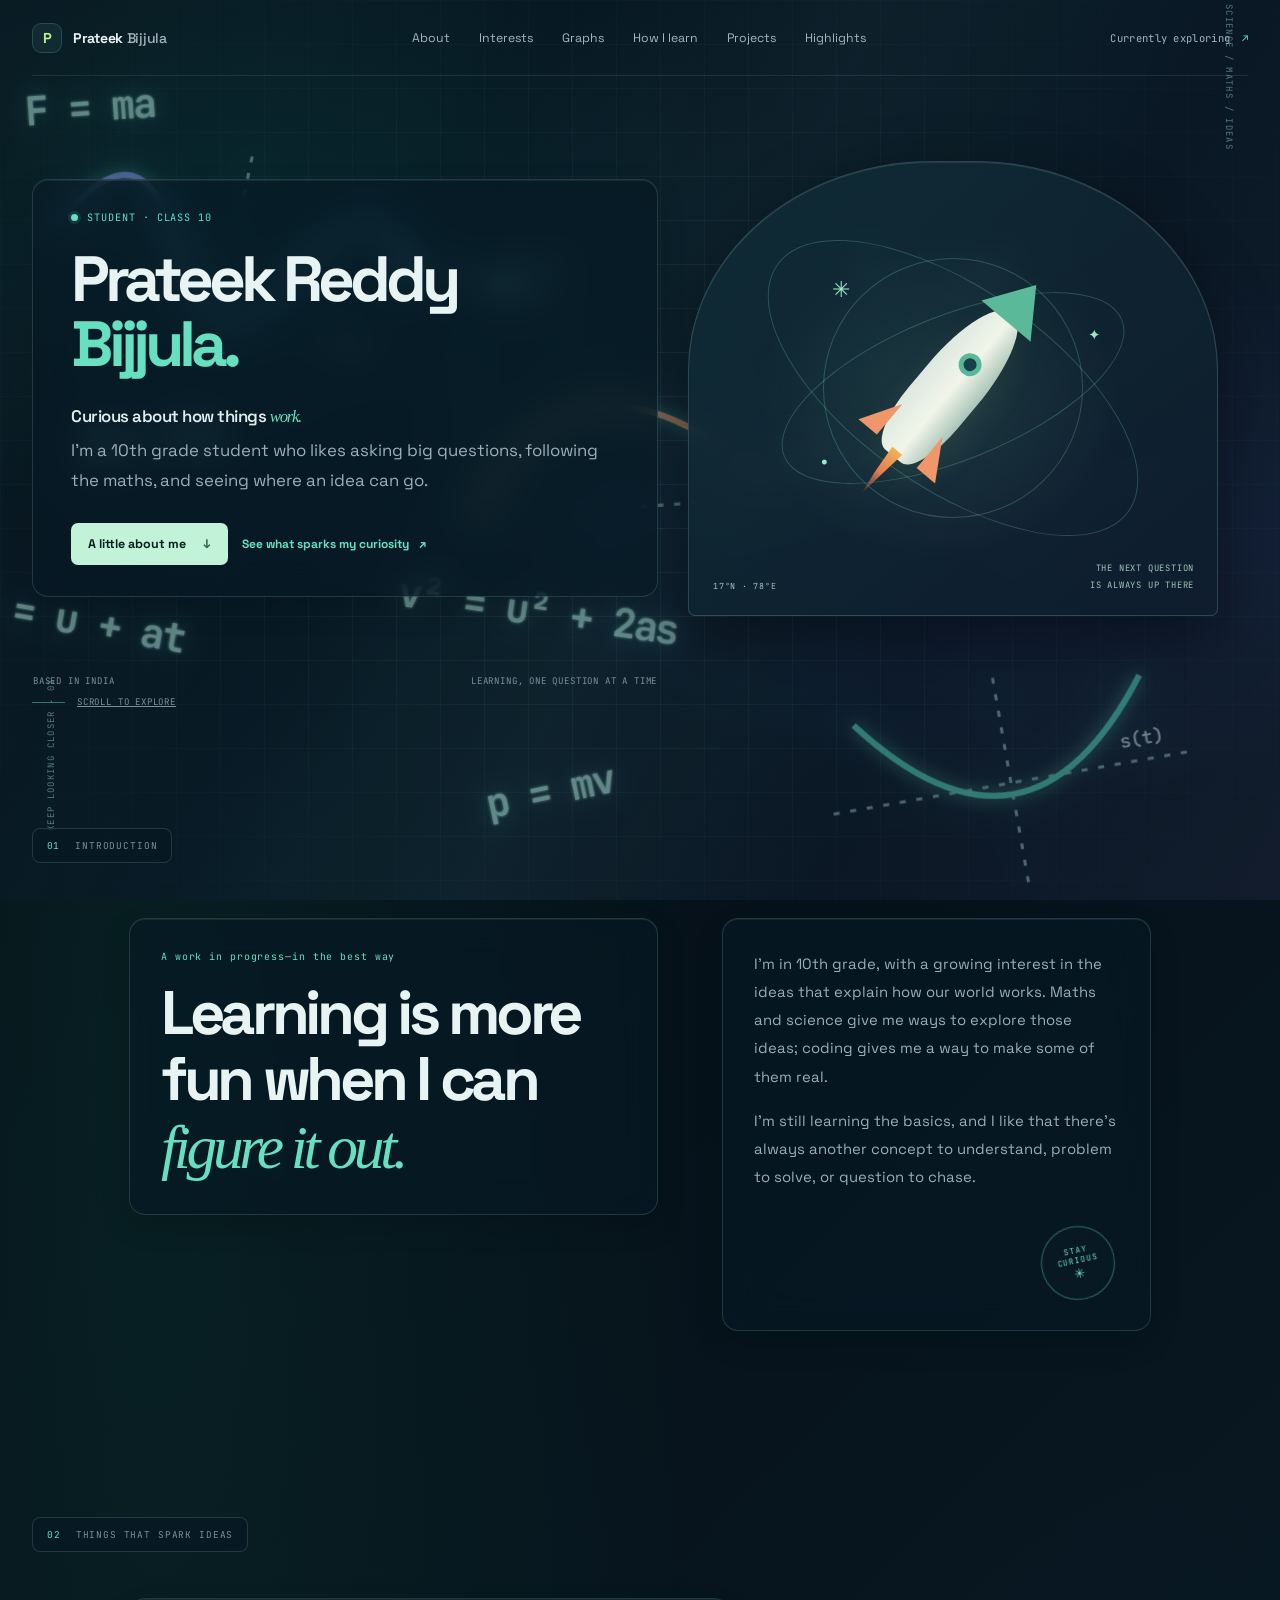
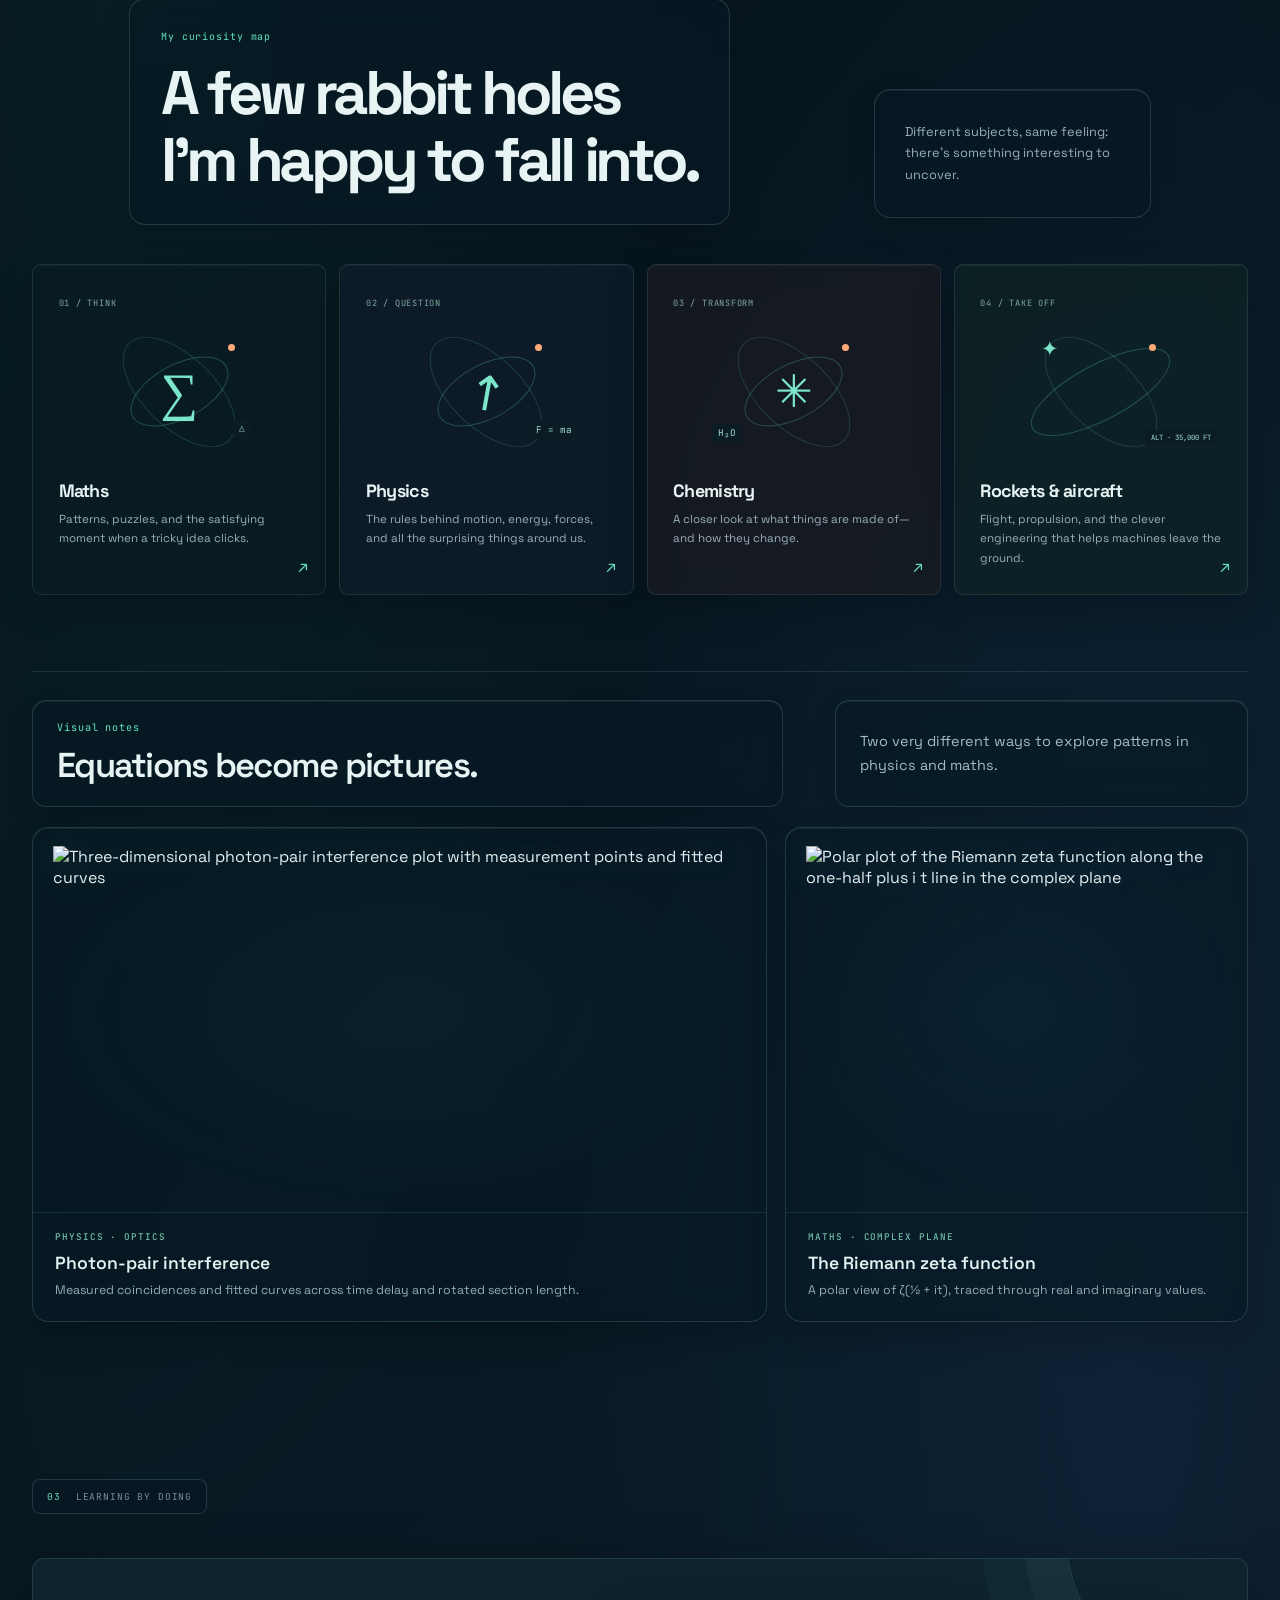
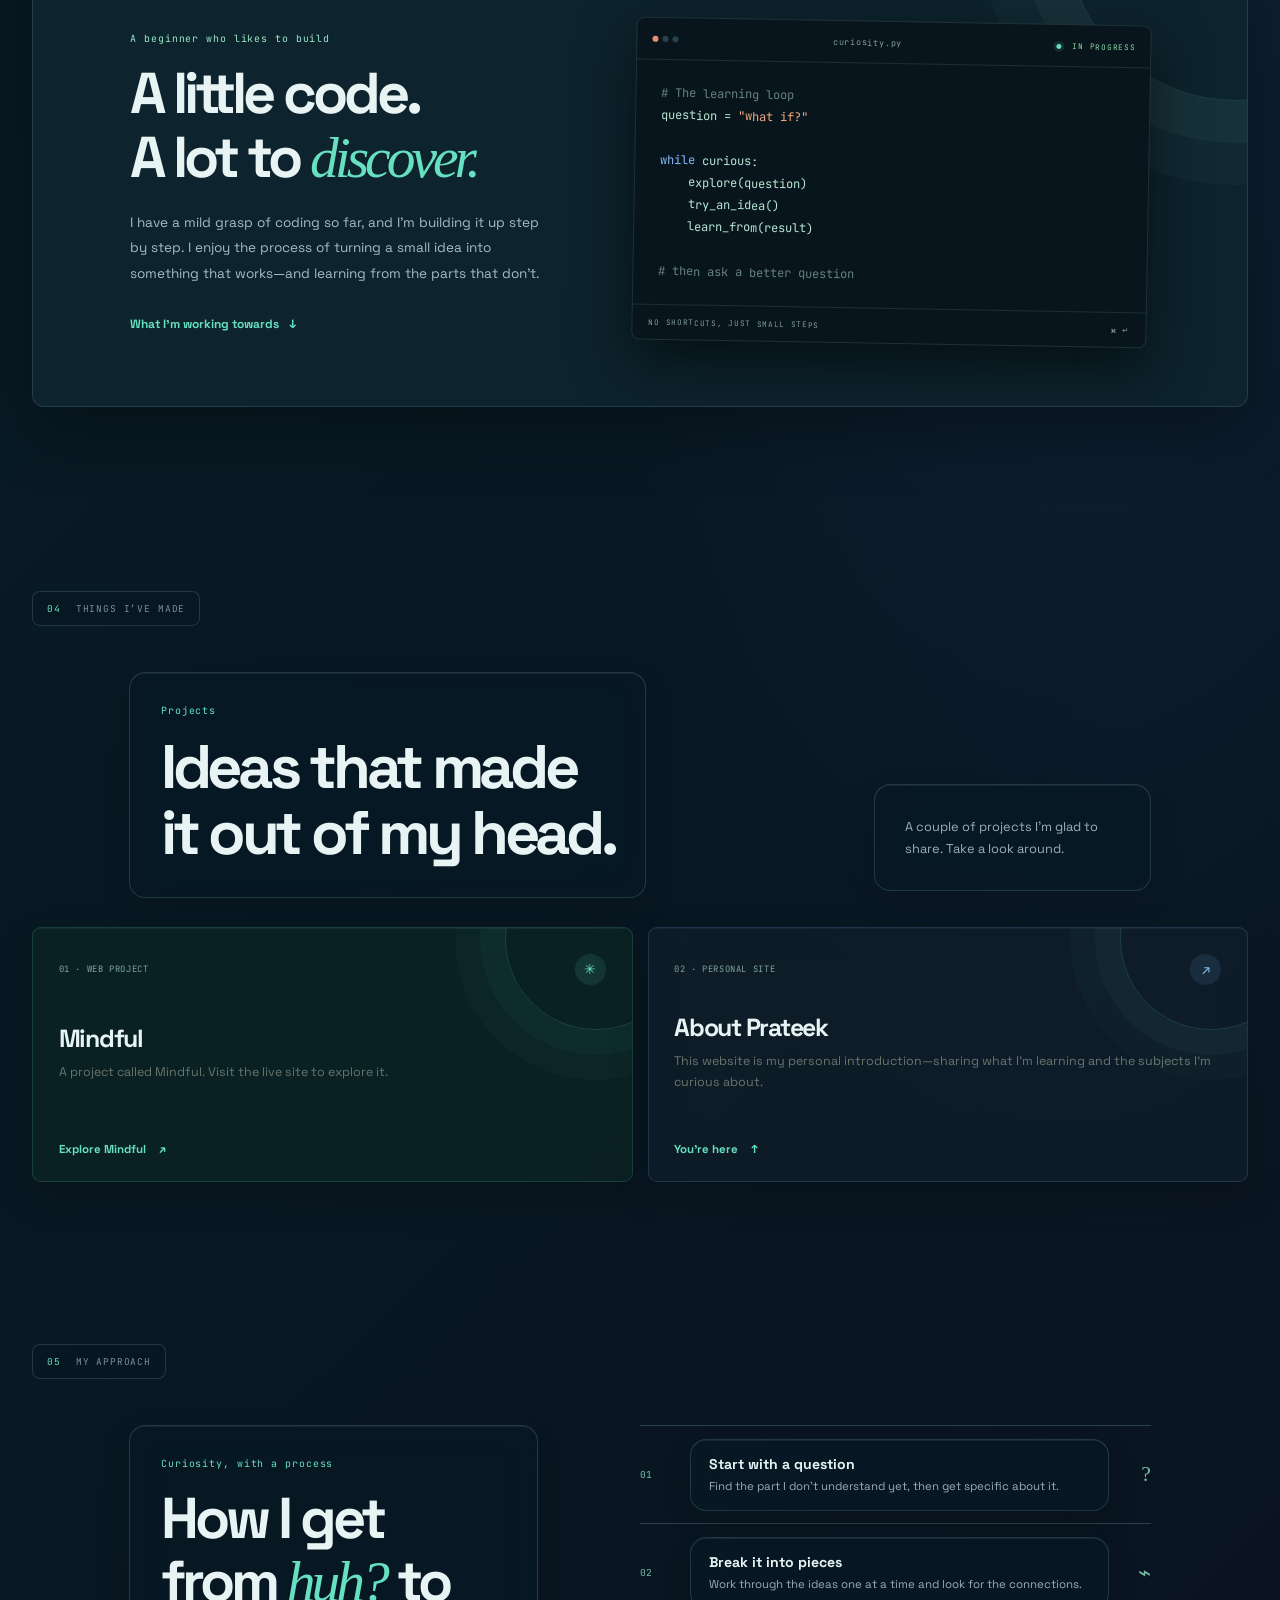
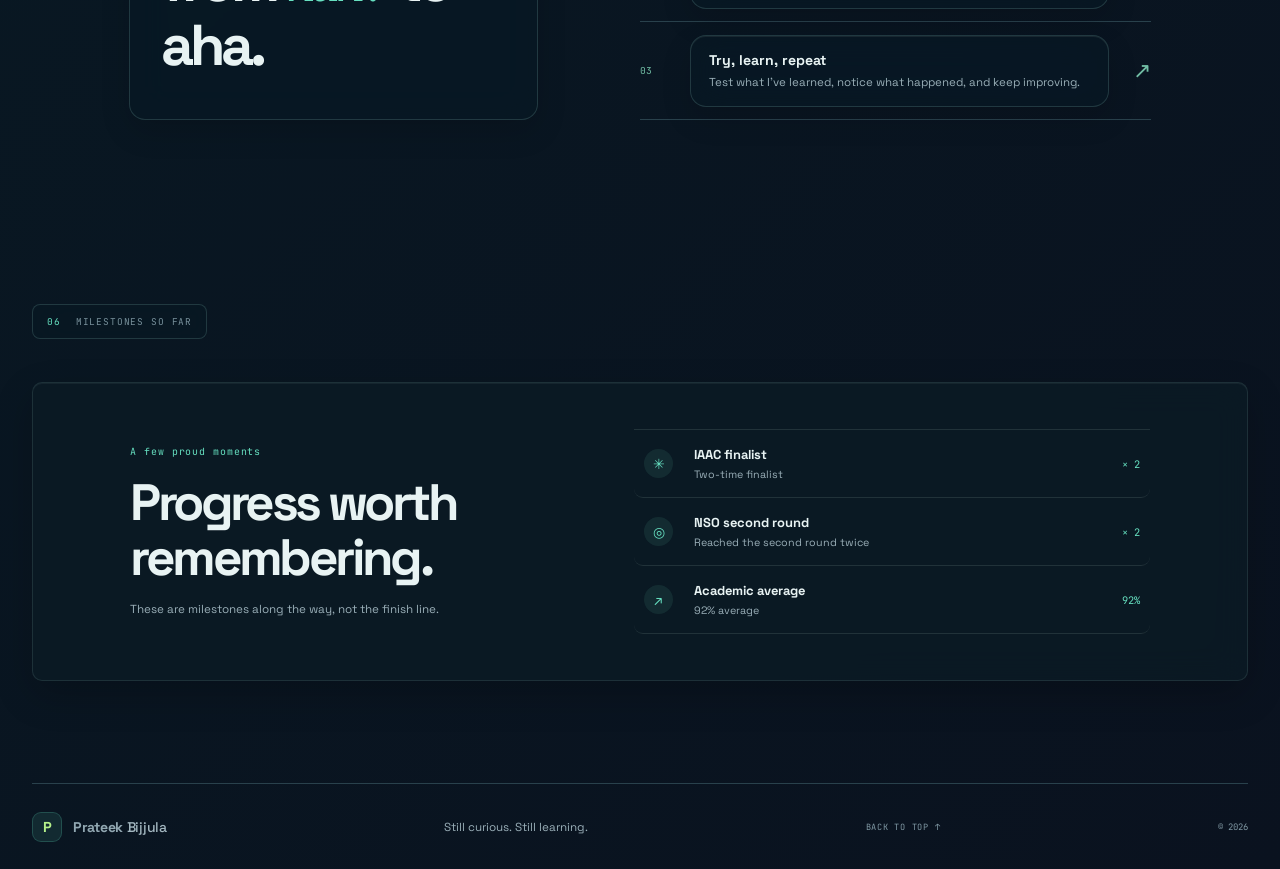
==== index.html @ 34ca811d "Add files via upload" ====
<!DOCTYPE html>
<html lang="en">
  <head>
    <meta charset="UTF-8" />
    <meta name="viewport" content="width=device-width, initial-scale=1.0" />
    <meta name="theme-color" content="#07131d" />
    <meta name="description" content="Meet Prateek Reddy Bijjula, a 10th grade student curious about maths, science, coding, rockets and aircraft." />
    <title>About Prateek | Student, maker &amp; curious mind</title>
    <link rel="preconnect" href="https://fonts.googleapis.com" />
    <link rel="preconnect" href="https://fonts.gstatic.com" crossorigin />
    <link href="https://fonts.googleapis.com/css2?family=JetBrains+Mono:wght@400;500;600;700&family=Space+Grotesk:wght@400;500;600;700&display=swap" rel="stylesheet" />
    <link rel="stylesheet" href="style.css" />
    <link rel="stylesheet" href="theme.css" />
  </head>
  <body>
    <div class="equation-wall" aria-hidden="true">
      <span class="wall-formula formula-one">F = ma</span>
      <span class="wall-formula formula-two">E = mc²</span>
      <span class="wall-formula formula-three">s = ut + ½at²</span>
      <span class="wall-formula formula-four">v = u + at</span>
      <span class="wall-formula formula-five">p = mv</span>
      <span class="wall-formula formula-six">PV = nRT</span>
      <span class="wall-formula formula-seven">W = Fs</span>
      <span class="wall-formula formula-eight">v² = u² + 2as</span>
      <svg class="wall-graph graph-one" viewBox="0 0 260 160"><path class="graph-axis" d="M12 80H248 M130 10V150"/><path class="graph-curve curve-parabola" d="M35 25 Q130 150 225 25"/><text x="205" y="70">s(t)</text></svg>
      <svg class="wall-graph graph-two" viewBox="0 0 260 160"><path class="graph-axis" d="M12 80H248 M130 10V150"/><path class="graph-curve curve-sine" d="M15 80 C42 25 68 25 95 80 S148 135 175 80 S228 25 245 60"/><text x="203" y="122">v(t)</text></svg>
      <svg class="wall-graph graph-three" viewBox="0 0 260 160"><path class="graph-axis" d="M12 130H248 M35 10V150"/><path class="graph-curve curve-flight" d="M35 128 Q115 -2 235 128"/><text x="199" y="115">projectile path</text></svg>
      <span class="wall-coordinate coordinate-one">SCIENCE / MATHS / IDEAS</span>
      <span class="wall-coordinate coordinate-two">KEEP LOOKING CLOSER · 01</span>
    </div>
    <header class="topbar">
      <a class="brand" href="#home" aria-label="Prateek, home"><span class="brand-mark">P</span><span>Prateek <span class="brand-last">Bijjula</span></span></a>
      <nav class="nav" aria-label="Main navigation">
        <a href="#about">About</a><a href="#curiosity">Interests</a><a href="#graphs">Graphs</a><a href="#learning">How I learn</a><a href="#projects">Projects</a><a href="#highlights">Highlights</a>
      </nav>
      <a class="nav-note" href="#curiosity">Currently exploring <span>↗</span></a>
    </header>

    <main id="home">
      <section class="hero" aria-labelledby="hero-title">
        <div class="hero-copy">
          <p class="eyebrow"><span class="status-dot"></span> STUDENT · CLASS 10</p>
          <h1 id="hero-title">Prateek Reddy<br /><span class="name-last">Bijjula.</span></h1>
          <p class="hero-intro"><span class="hero-mantra">Curious about how things <span class="accent-word">work.</span></span><br />I’m a 10th grade student who likes asking big questions, following the maths, and seeing where an idea can go.</p>
          <div class="hero-actions"><a class="button button-primary" href="#about">A little about me <span>↓</span></a><a class="text-link" href="#curiosity">See what sparks my curiosity <span>↗</span></a></div>
          <div class="hero-foot"><span>BASED IN INDIA</span><span>LEARNING, ONE QUESTION AT A TIME</span></div>
        </div>
        <div class="hero-art" aria-label="Illustration of a paper rocket among orbit lines and stars">
          <div class="art-topline"><span>FIELD NOTES</span><span>01 / ∞</span></div>
          <div class="orbit orbit-one"></div><div class="orbit orbit-two"></div><div class="orbit orbit-three"></div>
          <div class="star star-one">✳</div><div class="star star-two">✦</div><div class="star star-three">·</div>
          <div class="rocket"><span class="rocket-window"></span><span class="rocket-fin fin-left"></span><span class="rocket-fin fin-right"></span><span class="rocket-flame"></span></div>
          <div class="art-caption"><span>THE NEXT QUESTION</span><span>IS ALWAYS UP THERE</span></div>
          <span class="art-coordinate">17°N · 78°E</span>
        </div>
        <a class="scroll-cue" href="#about"><span class="scroll-line"></span> SCROLL TO EXPLORE</a>
      </section>

      <section class="about section" id="about" aria-labelledby="about-title">
        <div class="section-index"><span>01</span><span>INTRODUCTION</span></div>
        <div class="about-layout">
          <div><p class="eyebrow">A work in progress—in the best way</p><h2 id="about-title">Learning is more fun when I can <span class="serif-accent">figure it out.</span></h2></div>
          <div class="about-copy"><p>I’m in 10th grade, with a growing interest in the ideas that explain how our world works. Maths and science give me ways to explore those ideas; coding gives me a way to make some of them real.</p><p>I’m still learning the basics, and I like that there’s always another concept to understand, problem to solve, or question to chase.</p><div class="about-stamp"><span>STAY</span><span>CURIOUS</span><span class="stamp-star">✳</span></div></div>
        </div>
      </section>

      <section class="curiosity section" id="curiosity" aria-labelledby="curiosity-title">
        <div class="section-index"><span>02</span><span>THINGS THAT SPARK IDEAS</span></div>
        <div class="section-heading-row"><div><p class="eyebrow">My curiosity map</p><h2 id="curiosity-title">A few rabbit holes<br />I’m happy to fall into.</h2></div><p class="section-aside">Different subjects, same feeling: there’s something interesting to uncover.</p></div>
        <div class="interest-grid">
          <article class="interest-card interest-math"><span class="card-number">01 / THINK</span><div class="interest-illustration math-illustration" aria-hidden="true"><span>∑</span><i></i><b>△</b></div><h3>Maths</h3><p>Patterns, puzzles, and the satisfying moment when a tricky idea clicks.</p><span class="card-arrow">↗</span></article>
          <article class="interest-card interest-physics"><span class="card-number">02 / QUESTION</span><div class="interest-illustration physics-illustration" aria-hidden="true"><span>↗</span><i></i><b>F = ma</b></div><h3>Physics</h3><p>The rules behind motion, energy, forces, and all the surprising things around us.</p><span class="card-arrow">↗</span></article>
          <article class="interest-card interest-chemistry"><span class="card-number">03 / TRANSFORM</span><div class="interest-illustration chemistry-illustration" aria-hidden="true"><span>✳</span><i></i><b>H₂O</b></div><h3>Chemistry</h3><p>A closer look at what things are made of—and how they change.</p><span class="card-arrow">↗</span></article>
          <article class="interest-card interest-flight"><span class="card-number">04 / TAKE OFF</span><div class="interest-illustration flight-illustration" aria-hidden="true"><span>✦</span><i></i><b>ALT · 35,000 FT</b></div><h3>Rockets &amp; aircraft</h3><p>Flight, propulsion, and the clever engineering that helps machines leave the ground.</p><span class="card-arrow">↗</span></article>
        </div>
        <div class="graph-showcase" id="graphs">
          <div class="graph-showcase-heading"><div><p class="eyebrow">Visual notes</p><h3>Equations become pictures.</h3></div><p>Two very different ways to explore patterns in physics and maths.</p></div>
          <div class="graph-gallery">
            <figure class="graph-card graph-card-wide">
              <div class="graph-art"><img src="assets/photon-interference.png" alt="Three-dimensional photon-pair interference plot with measurement points and fitted curves" loading="lazy" /></div>
              <figcaption><span>PHYSICS · OPTICS</span><strong>Photon-pair interference</strong><p>Measured coincidences and fitted curves across time delay and rotated section length.</p></figcaption>
            </figure>
            <figure class="graph-card">
              <div class="graph-art"><img src="assets/riemann-zeta-polar.png" alt="Polar plot of the Riemann zeta function along the one-half plus i t line in the complex plane" loading="lazy" /></div>
              <figcaption><span>MATHS · COMPLEX PLANE</span><strong>The Riemann zeta function</strong><p>A polar view of ζ(½ + it), traced through real and imaginary values.</p></figcaption>
            </figure>
          </div>
        </div>
      </section>

      <section class="learning section" id="learning" aria-labelledby="learning-title">
        <div class="section-index"><span>03</span><span>LEARNING BY DOING</span></div>
        <div class="learning-panel"><div class="learning-copy"><p class="eyebrow">A beginner who likes to build</p><h2 id="learning-title">A little code.<br />A lot to <span class="serif-accent">discover.</span></h2><p>I have a mild grasp of coding so far, and I’m building it up step by step. I enjoy the process of turning a small idea into something that works—and learning from the parts that don’t.</p><a class="text-link" href="#highlights">What I’m working towards <span>↓</span></a></div><div class="code-card" aria-label="A small illustrative code snippet"><div class="code-toolbar"><span class="window-dots"><i></i><i></i><i></i></span><span>curiosity.py</span><span class="code-live"><i></i> IN PROGRESS</span></div><pre><span class="code-muted"># The learning loop</span>
question = <span class="code-string">"what if?"</span>

<span class="code-keyword">while</span> curious:
    explore(question)
    try_an_idea()
    learn_from(result)

<span class="code-muted"># then ask a better question</span></pre><div class="code-card-footer"><span>NO SHORTCUTS, JUST SMALL STEPS</span><span>⌘ ↵</span></div></div></div>
      </section>

      <section class="projects section" id="projects" aria-labelledby="projects-title">
        <div class="section-index"><span>04</span><span>THINGS I’VE MADE</span></div>
        <div class="section-heading-row project-heading"><div><p class="eyebrow">Projects</p><h2 id="projects-title">Ideas that made<br />it out of my head.</h2></div><p class="section-aside">A couple of projects I’m glad to share. Take a look around.</p></div>
        <div class="project-grid">
          <article class="project-card mindful-project"><div class="project-card-top"><span class="project-chip">01 · WEB PROJECT</span><span class="project-symbol">✳</span></div><div><h3>Mindful</h3><p>A project called Mindful. Visit the live site to explore it.</p></div><a class="project-link" href="https://mindful.ashwinchoudhury.me/" target="_blank" rel="noopener noreferrer">Explore Mindful <span>↗</span></a></article>
          <article class="project-card site-project"><div class="project-card-top"><span class="project-chip">02 · PERSONAL SITE</span><span class="project-symbol">↗</span></div><div><h3>About Prateek</h3><p>This website is my personal introduction—sharing what I’m learning and the subjects I’m curious about.</p></div><a class="project-link" href="#home">You’re here <span>↑</span></a></article>
        </div>
      </section>

      <section class="approach section" aria-labelledby="approach-title">
        <div class="section-index"><span>05</span><span>MY APPROACH</span></div>
        <div class="approach-layout"><div><p class="eyebrow">Curiosity, with a process</p><h2 id="approach-title">How I get<br />from <span class="serif-accent">huh?</span> to aha.</h2></div><div class="steps"><article class="step"><span class="step-number">01</span><div><h3>Start with a question</h3><p>Find the part I don’t understand yet, then get specific about it.</p></div><span class="step-symbol">?</span></article><article class="step"><span class="step-number">02</span><div><h3>Break it into pieces</h3><p>Work through the ideas one at a time and look for the connections.</p></div><span class="step-symbol">⌁</span></article><article class="step"><span class="step-number">03</span><div><h3>Try, learn, repeat</h3><p>Test what I’ve learned, notice what happened, and keep improving.</p></div><span class="step-symbol">↗</span></article></div></div>
      </section>

      <section class="highlights section" id="highlights" aria-labelledby="highlights-title">
        <div class="section-index"><span>06</span><span>MILESTONES SO FAR</span></div>
        <div class="highlight-panel"><div><p class="eyebrow">A few proud moments</p><h2 id="highlights-title">Progress worth<br />remembering.</h2><p class="highlight-note">These are milestones along the way, not the finish line.</p></div><div class="highlight-list"><div class="highlight-item"><span class="highlight-icon">✳</span><div><strong>IAAC finalist</strong><span>Two-time finalist</span></div><span class="highlight-count">× 2</span></div><div class="highlight-item"><span class="highlight-icon">◎</span><div><strong>NSO second round</strong><span>Reached the second round twice</span></div><span class="highlight-count">× 2</span></div><div class="highlight-item"><span class="highlight-icon">↗</span><div><strong>Academic average</strong><span>92% average</span></div><span class="highlight-count">92%</span></div></div></div>
      </section>
      <footer class="footer"><a class="brand" href="#home"><span class="brand-mark">P</span><span>Prateek <span class="brand-last">Bijjula</span></span></a><p>Still curious. Still learning.</p><a class="back-top" href="#home">BACK TO TOP ↑</a><span class="footer-year">© <span id="year"></span></span></footer>
    </main>
    <script src="script.js"></script>
  </body>
</html>
---- style.css ----
:root{--paper:#f4f6f2;--ink:#172723;--muted:#64726c;--green:#286654;--lime:#d9ed9c;--line:#d8dfd7;--mono:"DM Mono",monospace;--sans:"DM Sans",sans-serif;--display:"Manrope",sans-serif}*{box-sizing:border-box}html{scroll-behavior:smooth;scroll-padding-top:90px}body{margin:0;background:var(--paper);color:var(--ink);font-family:var(--sans);-webkit-font-smoothing:antialiased}a{color:inherit}.topbar{height:76px;width:min(1240px,calc(100% - 64px));margin:auto;display:flex;align-items:center;justify-content:space-between;border-bottom:1px solid var(--line);position:relative;z-index:2}.brand{display:inline-flex;align-items:center;gap:11px;text-decoration:none;font:700 .88rem var(--display);letter-spacing:-.02em}.brand-mark{width:30px;height:30px;border-radius:9px;background:var(--ink);color:var(--lime);display:grid;place-items:center;font:700 .9rem var(--display)}.brand-last{font-weight:500;color:var(--muted)}.nav{display:flex;gap:29px}.nav a,.nav-note{font-size:.77rem;text-decoration:none;color:var(--muted);transition:color .2s}.nav a:hover,.nav-note:hover{color:var(--green)}.nav-note{font: .66rem var(--mono);letter-spacing:.03em}.nav-note span{color:var(--green);padding-left:5px}.hero{min-height:660px;width:min(1240px,calc(100% - 64px));margin:auto;display:grid;grid-template-columns:1.03fr .97fr;align-items:center;position:relative;padding:58px 0 94px}.hero-copy{padding:0 0 14px 7.5%;position:relative;z-index:1}.eyebrow,.section-index,.card-number,.art-topline,.art-caption,.art-coordinate,.hero-foot,.scroll-cue,.code-toolbar,.code-card-footer,.back-top{font: .64rem var(--mono);letter-spacing:.09em}.eyebrow{color:var(--green);margin:0 0 23px;display:flex;align-items:center;gap:9px}.status-dot,.code-live i{height:7px;width:7px;border-radius:50%;background:#75a84b;display:inline-block;box-shadow:0 0 0 3px #e2edce}.hero h1,.section h2{font:700 clamp(3.6rem,7vw,6.6rem)/.99 var(--display);letter-spacing:-.075em;margin:0}.accent-word{color:var(--green);font-family:Georgia,serif;font-weight:400;font-style:italic;letter-spacing:-.08em}.hero-intro{max-width:470px;color:#576660;font-size:1.05rem;line-height:1.8;margin:23px 0 28px}.hero-actions{display:flex;align-items:center;gap:23px;flex-wrap:wrap}.button{padding:13px 17px;border-radius:7px;text-decoration:none;font-size:.78rem;font-weight:700}.button-primary{background:var(--ink);color:white}.button-primary span{padding-left:14px;color:var(--lime)}.text-link{font-size:.75rem;color:var(--green);font-weight:700;text-decoration:none;border-bottom:1px solid #b6c8bd;padding-bottom:5px}.text-link span{padding-left:7px}.hero-foot{position:absolute;bottom:-91px;left:0;right:0;display:flex;justify-content:space-between;color:#829088;font-size:.57rem}.hero-art{height:455px;max-width:530px;width:100%;justify-self:center;position:relative;overflow:hidden;border-radius:46% 46% 7px 7px;background:#dfe9dd;background-image:radial-gradient(ellipse at 47% 53%,rgba(255,255,255,.8),transparent 43%),linear-gradient(142deg,#e7eee5,#d4e2d5)}.art-topline{position:absolute;top:23px;left:25px;right:25px;display:flex;justify-content:space-between;color:#7b8d81;font-size:.57rem}.orbit{position:absolute;border:1px solid rgba(68,112,93,.22);border-radius:50%;left:50%;top:50%;transform:translate(-50%,-50%) rotate(-22deg)}.orbit-one{width:365px;height:145px}.orbit-two{width:430px;height:200px;transform:translate(-50%,-50%) rotate(35deg)}.orbit-three{width:260px;height:260px}.star{position:absolute;color:#668d72}.star-one{top:25%;left:27%;font-size:22px}.star-two{right:22%;top:36%;font-size:15px}.star-three{left:25%;bottom:29%;font-size:36px}.rocket{position:absolute;width:64px;height:187px;left:50%;top:50%;transform:translate(-50%,-52%) rotate(40deg);border-radius:52% 52% 35% 35%;background:linear-gradient(90deg,#f8f7ea 0%,#fffdf1 54%,#d8e0d0 100%);box-shadow:8px 13px 28px #536c5533;z-index:1}.rocket:before{content:"";position:absolute;width:0;height:0;border-left:32px solid transparent;border-right:32px solid transparent;border-bottom:47px solid #497a63;top:-36px;left:0}.rocket-window{position:absolute;width:23px;height:23px;border-radius:50%;border:5px solid #719581;background:#b6d5ce;top:56px;left:21px}.rocket-fin{position:absolute;width:0;height:0;border-top:40px solid transparent;bottom:6px}.fin-left{border-right:24px solid #b95e43;left:-18px}.fin-right{border-left:24px solid #b95e43;right:-18px}.rocket-flame{position:absolute;left:24px;bottom:-49px;width:16px;height:56px;background:linear-gradient(#efb456,#e47b53,transparent);clip-path:polygon(10% 0,90% 0,70% 50%,50% 100%,28% 55%)}.art-caption{position:absolute;right:23px;bottom:24px;display:grid;gap:5px;text-align:right;color:#688273;font-size:.55rem}.art-coordinate{position:absolute;left:24px;bottom:24px;color:#89998d;font-size:.52rem}.scroll-cue{position:absolute;bottom:28px;left:0;display:flex;align-items:center;gap:12px;color:#85928c;font-size:.57rem}.scroll-line{display:inline-block;width:33px;height:1px;background:#91a098}.section{width:min(1240px,calc(100% - 64px));margin:auto;padding:92px 0}.section-index{display:flex;gap:15px;color:#8a9690;border-top:1px solid var(--line);padding-top:13px;font-size:.59rem}.section-index span:first-child{color:var(--green)}.about-layout{display:grid;grid-template-columns:1.05fr .75fr;gap:11%;padding:55px 8% 5px}.section h2{font-size:clamp(2.55rem,4.8vw,4.65rem);line-height:1.08;letter-spacing:-.07em}.about-layout .eyebrow,.section-heading-row .eyebrow,.learning-copy .eyebrow,.approach-layout .eyebrow,.highlight-panel .eyebrow{font-size:.62rem;margin-bottom:17px}.serif-accent{font:400 1em Georgia,serif;font-style:italic;letter-spacing:-.07em;color:var(--green)}.about-copy{padding-top:48px}.about-copy p,.learning-copy>p:not(.eyebrow){font-size:.93rem;line-height:1.9;color:#5d6a64;margin:0 0 16px}.about-stamp{margin:34px 0 0 auto;width:74px;height:74px;border:1px solid #a5b7a7;border-radius:50%;display:flex;flex-direction:column;justify-content:center;align-items:center;font: .51rem var(--mono);letter-spacing:.1em;color:var(--green);transform:rotate(-12deg)}.stamp-star{font-size:.8rem}.curiosity{padding-top:89px}.section-heading-row{display:flex;align-items:end;justify-content:space-between;padding:46px 8% 39px}.section-heading-row h2{font-size:clamp(2.6rem,4.8vw,4.5rem)}.section-aside{max-width:230px;color:#75817b;font-size:.8rem;line-height:1.7;margin:0 4% 7px 25px}.interest-grid{display:grid;grid-template-columns:repeat(4,1fr);gap:13px}.interest-card{min-height:300px;padding:17px 19px 22px;background:#e9ede7;border:1px solid #e0e6df;border-radius:9px;position:relative;overflow:hidden;transition:transform .25s,box-shadow .25s}.interest-card:hover{transform:translateY(-5px);box-shadow:0 14px 30px #233f2910}.card-number{font-size:.54rem;color:#819087}.interest-card h3{font:700 1.12rem var(--display);letter-spacing:-.04em;margin:15px 0 8px}.interest-card p{font-size:.73rem;color:#69766f;line-height:1.65;margin:0;max-width:225px}.card-arrow{position:absolute;right:17px;bottom:17px;color:var(--green);font-size:1.05rem}.interest-illustration{height:145px;margin:8px 0 0;position:relative;display:grid;place-items:center;color:var(--green)}.interest-illustration:before,.interest-illustration:after{content:"";position:absolute;border:1px solid #bdcfc1;border-radius:50%;width:105px;height:53px;transform:rotate(-28deg)}.interest-illustration:after{width:138px;height:70px;transform:rotate(44deg);opacity:.65}.interest-illustration>span{font:3.3rem Georgia,serif;z-index:1;color:#4e806a}.interest-illustration i{position:absolute;width:7px;height:7px;border-radius:50%;background:#bd7951;top:25px;right:27%}.interest-illustration b{position:absolute;z-index:1;font: .58rem var(--mono);color:#567467;background:var(--paper);padding:3px 6px}.math-illustration b{right:20%;bottom:26px}.physics-illustration>span{font-size:3rem;transform:rotate(-35deg)}.physics-illustration b{right:12%;bottom:25px}.chemistry-illustration>span{font-size:2.8rem}.chemistry-illustration b{left:16%;bottom:22px}.flight-illustration:before{width:153px;height:54px}.flight-illustration>span{position:absolute;left:25%;top:12%;font-size:1.3rem}.flight-illustration b{right:2%;bottom:19px;font-size:.45rem}.learning{padding-top:65px}.learning-panel{margin:44px 0 0;background:#1d342c;border-radius:12px;padding:62px 8%;display:grid;grid-template-columns:.8fr 1fr;gap:9%;align-items:center;color:#f2f4ec;overflow:hidden;position:relative}.learning-panel:after{content:"";position:absolute;width:340px;height:340px;border:1px solid #91b19d24;border-radius:50%;right:-160px;top:-200px;box-shadow:0 0 0 42px #91b19d0d,0 0 0 84px #91b19d08}.learning-copy{position:relative;z-index:1}.learning-copy .eyebrow{color:#b0d18d}.learning-copy h2{font-size:clamp(2.7rem,4.5vw,4.25rem)}.learning-copy .serif-accent{color:#b9d395}.learning-copy>p:not(.eyebrow){color:#c2cec6;max-width:380px;margin:20px 0 25px;font-size:.85rem}.learning-copy .text-link{color:#c9e4a7;border-color:#688174}.code-card{background:#f0f2e9;border-radius:8px;box-shadow:0 22px 55px #10251b55;position:relative;z-index:1;color:#243b31;transform:rotate(1deg)}.code-toolbar{height:42px;border-bottom:1px solid #dce2d9;display:flex;justify-content:space-between;align-items:center;padding:0 15px;color:#809087;font-size:.53rem}.window-dots{display:flex;gap:4px}.window-dots i{width:6px;height:6px;border-radius:50%;background:#c7d1c6}.window-dots i:first-child{background:#d58f78}.code-live{font-size:.48rem;color:#738b71}.code-live i{width:5px;height:5px;box-shadow:none;margin-right:5px}.code-card pre{font: .75rem/1.85 var(--mono);padding:22px 25px;margin:0;color:#29483b;white-space:pre-wrap}.code-muted{color:#8a9a8c}.code-string{color:#ae6849}.code-keyword{color:#527e9b}.code-card-footer{border-top:1px solid #dce2d9;padding:12px 16px;display:flex;justify-content:space-between;font-size:.48rem;color:#89958c}.approach{padding-top:70px}.approach-layout{display:grid;grid-template-columns:.8fr 1fr;gap:10%;padding:46px 8% 0}.approach-layout h2{font-size:clamp(2.7rem,4.5vw,4.3rem)}.steps{border-top:1px solid var(--line)}.step{min-height:98px;border-bottom:1px solid var(--line);display:grid;grid-template-columns:38px 1fr 30px;align-items:center;gap:12px}.step-number{font: .6rem var(--mono);color:#8a9990}.step h3{font:700 .88rem var(--display);margin:0 0 5px}.step p{font-size:.72rem;color:#78847e;line-height:1.5;margin:0}.step-symbol{font:1.35rem Georgia,serif;color:#6f9980;text-align:right}.highlights{padding-bottom:102px}.highlight-panel{margin:43px 0 0;padding:46px 8%;border:1px solid var(--line);background:#edf0e9;border-radius:10px;display:grid;grid-template-columns:.78fr 1fr;gap:10%;align-items:center}.highlight-panel h2{font-size:clamp(2.5rem,4vw,3.9rem)}.highlight-note{color:#78857d;font-size:.73rem;line-height:1.6;max-width:220px;margin:15px 0 0}.highlight-list{border-top:1px solid #d6ded5}.highlight-item{display:grid;grid-template-columns:38px 1fr auto;gap:12px;align-items:center;padding:18px 0;border-bottom:1px solid #d6ded5}.highlight-icon{width:29px;height:29px;border-radius:50%;display:grid;place-items:center;background:#dce8d9;color:var(--green);font-size:.9rem}.highlight-item div{display:grid;gap:4px}.highlight-item strong{font:700 .81rem var(--display)}.highlight-item div span{font-size:.67rem;color:#76827b}.highlight-count{font: .65rem var(--mono);color:var(--green)}.footer{min-height:86px;border-top:1px solid var(--line);width:min(1240px,calc(100% - 64px));margin:auto;display:flex;align-items:center;justify-content:space-between}.footer>p{font-size:.73rem;color:#77837c}.back-top{font-size:.54rem;text-decoration:none;color:#61766a}.footer-year{font:.56rem var(--mono);color:#89948e}.reveal{opacity:0;transform:translateY(18px);transition:opacity .6s ease,transform .6s ease}.reveal.is-visible{opacity:1;transform:translateY(0)}:focus-visible{outline:3px solid #89a878;outline-offset:4px}@media(max-width:900px){.topbar,.hero,.section,.footer{width:calc(100% - 40px)}.nav{gap:14px}.nav a{font-size:.68rem}.nav-note{display:none}.hero{min-height:600px;grid-template-columns:1fr 1fr}.hero-copy{padding-left:0}.hero h1{font-size:clamp(3.3rem,8vw,5.3rem)}.hero-art{height:380px}.interest-grid{grid-template-columns:repeat(2,1fr)}.interest-card{min-height:285px}.about-layout,.approach-layout{padding-left:3%;padding-right:3%;gap:7%}.section-heading-row{padding-left:3%;padding-right:3%}.learning-panel{padding:48px 5%;gap:5%}.highlight-panel{padding:40px 5%;gap:6%}}@media(max-width:640px){html{scroll-padding-top:20px}.topbar{height:65px;width:calc(100% - 36px)}.brand{font-size:.8rem}.nav{position:absolute;top:64px;left:-18px;right:-18px;padding:11px 18px 12px;background:var(--paper);border-bottom:1px solid var(--line);overflow-x:auto;gap:22px;white-space:nowrap}.nav a{font-size:.66rem}.hero{width:calc(100% - 36px);display:flex;flex-direction:column;align-items:stretch;padding:76px 0 70px;gap:48px}.hero-copy{padding:0}.hero h1{font-size:clamp(3.35rem,15vw,5.3rem)}.hero-intro{font-size:.94rem;max-width:420px}.hero-art{height:min(98vw,390px);max-height:390px;width:100%}.hero-foot{bottom:-52px;gap:12px;font-size:.45rem}.hero-foot span:last-child{text-align:right}.scroll-cue{bottom:16px;font-size:.5rem}.section{width:calc(100% - 36px);padding:65px 0}.section h2{font-size:clamp(2.45rem,11vw,3.6rem)}.about-layout{grid-template-columns:1fr;gap:20px;padding:39px 0 0}.about-copy{padding-top:0}.about-stamp{margin-top:22px}.section-heading-row{display:block;padding:39px 0 26px}.section-aside{margin:17px 0 0;max-width:300px}.interest-grid{gap:9px}.interest-card{min-height:270px;padding:14px 13px 20px}.interest-illustration{height:125px}.interest-card h3{font-size:1rem}.interest-card p{font-size:.68rem}.card-number{font-size:.48rem}.interest-illustration:before{width:90px;height:46px}.interest-illustration:after{width:112px;height:57px}.learning{padding-top:50px}.learning-panel{grid-template-columns:1fr;gap:33px;padding:38px 23px}.learning-copy h2{font-size:3.35rem}.code-card pre{font-size:.67rem;padding:18px}.approach-layout{grid-template-columns:1fr;gap:27px;padding:39px 0 0}.approach-layout h2{font-size:3.25rem}.step{grid-template-columns:30px 1fr 22px;min-height:90px;gap:8px}.highlight-panel{grid-template-columns:1fr;gap:26px;padding:34px 22px}.highlight-panel h2{font-size:3.1rem}.footer{width:calc(100% - 36px);min-height:112px;display:grid;grid-template-columns:1fr auto;gap:2px 12px;padding:16px 0}.footer .brand{grid-column:1}.footer>p{grid-column:1;margin:0}.back-top{grid-column:2;grid-row:1}.footer-year{grid-column:2;grid-row:2;text-align:right}}@media(prefers-reduced-motion:reduce){*,*::before,*::after{scroll-behavior:auto!important;transition:none!important;animation:none!important}.reveal{opacity:1;transform:none}}

.project-grid{display:grid;grid-template-columns:repeat(2,minmax(0,1fr));gap:15px}.project-card{min-height:255px;border-radius:9px;padding:22px 25px;display:flex;flex-direction:column;justify-content:space-between;position:relative;overflow:hidden}.mindful-project{background:#e3ebe2;border:1px solid #d8e3d8}.site-project{background:#eae9df;border:1px solid #e0dfd4}.project-card:after{content:'';position:absolute;width:180px;height:180px;border:1px solid #4f806d20;border-radius:50%;right:-55px;top:-80px;box-shadow:0 0 0 25px #4f806d09,0 0 0 50px #4f806d06;pointer-events:none}.project-card-top{display:flex;justify-content:space-between;align-items:center}.project-chip{font:.55rem var(--mono);letter-spacing:.07em;color:#6c8074}.project-symbol{width:31px;height:31px;border-radius:50%;display:grid;place-items:center;background:#d1e0d1;color:var(--green);font-size:.86rem}.site-project .project-symbol{background:#e1dfce}.project-card h3{font:700 1.55rem var(--display);letter-spacing:-.05em;margin:0 0 8px}.project-card p{font-size:.78rem;line-height:1.7;color:#68766e;max-width:370px;margin:0}.project-link{position:relative;z-index:1;width:fit-content;margin-top:21px;font-size:.72rem;font-weight:700;color:var(--green);text-decoration:none;border-bottom:1px solid #b6c8bd;padding-bottom:5px}.project-link span{padding-left:10px}.project-heading{padding-bottom:29px}@media(max-width:640px){.project-grid{grid-template-columns:1fr}.project-card{min-height:220px;padding:19px 20px}.project-heading{padding-bottom:25px}}

body{background:linear-gradient(135deg,#f6f8f2 0%,#e9f0e7 48%,#f3f5ef 100%)}main{position:relative;z-index:1}.topbar{z-index:3}.equation-wall{position:fixed;inset:0;z-index:0;overflow:hidden;pointer-events:none;background:radial-gradient(ellipse at 18% 18%,#b5d6c744,transparent 34%),radial-gradient(ellipse at 78% 55%,#d2c8ec3d,transparent 34%),linear-gradient(120deg,#d8e7dc38,#edf0e955 45%,#e2e3f236)}.equation-wall:before{content:'';position:absolute;inset:0;background-image:linear-gradient(#78968712 1px,transparent 1px),linear-gradient(90deg,#78968712 1px,transparent 1px);background-size:42px 42px;mask-image:linear-gradient(110deg,#0009,transparent 85%)}.equation-wall:after{content:'';position:absolute;inset:0;background:linear-gradient(115deg,#ffffff27,transparent 30%,#ffffff14 52%,transparent 70%,#fff3);mix-blend-mode:screen}.wall-formula,.wall-graph,.wall-coordinate{position:absolute;color:#365f4f;opacity:.25}.wall-formula{font:clamp(15px,2vw,27px) Georgia,serif;white-space:nowrap;text-shadow:0 1px 0 #ffffff80;animation:formula-drift 18s ease-in-out infinite alternate}.formula-one{top:12%;left:8%;transform:rotate(-9deg)}.formula-two{top:27%;right:8%;font-size:clamp(21px,3vw,39px);transform:rotate(8deg);animation-delay:-4s}.formula-three{top:45%;left:4%;font-size:clamp(14px,1.7vw,22px);transform:rotate(-5deg);animation-delay:-8s}.formula-four{top:66%;right:10%;transform:rotate(-7deg);animation-delay:-6s}.formula-five{bottom:13%;left:26%;transform:rotate(6deg);animation-delay:-2s}.formula-six{top:9%;right:36%;font-size:clamp(16px,1.9vw,24px);transform:rotate(5deg);animation-delay:-12s}.formula-seven{bottom:8%;right:38%;font-size:clamp(18px,2.2vw,29px);transform:rotate(-8deg);animation-delay:-9s}.formula-eight{top:57%;left:32%;transform:rotate(6deg);animation-delay:-5s}.wall-graph{width:clamp(150px,21vw,290px);height:auto;overflow:visible;opacity:.24;filter:drop-shadow(0 6px 15px #365f4f12);animation:graph-float 16s ease-in-out infinite alternate}.wall-graph path{fill:none;stroke:#3f735e;stroke-width:1.5;stroke-dasharray:5 5}.wall-graph .graph-curve{stroke:#8d6756;stroke-width:2.5;stroke-dasharray:none}.wall-graph text{fill:#52705e;font:10px var(--mono)}.graph-one{left:3%;top:29%;transform:rotate(-5deg)}.graph-two{right:2%;top:37%;transform:rotate(7deg);animation-delay:-6s}.graph-three{left:39%;bottom:4%;transform:rotate(-3deg);animation-delay:-11s}.wall-coordinate{font:9px var(--mono);letter-spacing:.15em;opacity:.36}.coordinate-one{right:4%;top:16%;transform:rotate(90deg);transform-origin:right}.coordinate-two{left:4%;bottom:7%;transform:rotate(-90deg);transform-origin:left}.hero h1{font-size:clamp(3.15rem,5vw,5.25rem);line-height:1.02;letter-spacing:-.078em}.name-last{color:var(--green)}.hero-mantra{display:inline-block;margin-bottom:8px;color:var(--ink);font:600 1.05rem var(--display);letter-spacing:-.03em}.hero-intro{max-width:500px}.hero-art{background-color:#e1ebe0bd;background-image:linear-gradient(135deg,#edf4e3a8,#d5e5d2a8);border:1px solid #ffffffa8;box-shadow:inset 0 1px 0 #fff9,0 22px 60px #375a4115;backdrop-filter:blur(12px)}.interest-card,.project-card,.highlight-panel{backdrop-filter:blur(16px);background-color:#f1f5edb8;border:1px solid #ffffffb0;box-shadow:0 12px 38px #365c4110,inset 0 1px 0 #ffffffc9}.interest-card:nth-child(2){background-color:#edf1f8b8}.interest-card:nth-child(3){background-color:#f4eee5b8}.interest-card:nth-child(4){background-color:#e9f1edb8}.mindful-project{background-color:#e3ebe2bd}.site-project{background-color:#eae9dfbd}.highlight-panel{background-color:#edf0e9bd}.learning-panel{box-shadow:0 22px 65px #20382b26;border:1px solid #ffffff22}@keyframes formula-drift{from{margin-top:-4px;filter:blur(.2px)}to{margin-top:8px;filter:blur(0)}}@keyframes graph-float{from{translate:0 0}to{translate:0 -12px}}@media(max-width:900px){.hero h1{font-size:clamp(3rem,6vw,4.65rem)}.wall-formula{opacity:.17}.wall-graph{opacity:.16}.graph-three{left:31%}}@media(max-width:640px){.hero h1{font-size:clamp(2.6rem,12vw,3.65rem)}.hero-mantra{font-size:.96rem}.wall-formula{font-size:15px;opacity:.13}.formula-three{left:-5%;top:47%}.formula-four{right:-4%}.formula-five{left:14%}.formula-seven{right:8%;bottom:12%}.formula-eight{left:62%;top:61%}.wall-graph{width:155px;opacity:.13}.graph-one{left:-28px;top:31%}.graph-two{right:-30px;top:39%}.graph-three{left:22%;bottom:1%}.coordinate-one{display:none}.equation-wall:before{background-size:34px 34px}.interest-card,.project-card,.highlight-panel{backdrop-filter:blur(10px)}}@media(prefers-reduced-motion:reduce){.wall-formula,.wall-graph{animation:none}}
---- theme.css ----
:root {
  color-scheme: dark;
  --paper: #07131d;
  --ink: #e6f0f2;
  --muted: #93a9b4;
  --green: #66e0c0;
  --lime: #b5f08a;
  --line: #29414c;
  --mono: "JetBrains Mono", monospace;
  --sans: "Space Grotesk", sans-serif;
  --display: "Space Grotesk", sans-serif;
}

html { color-scheme: dark; }
body {
  background:
    radial-gradient(ellipse at 12% 18%, #0b51453d, transparent 34%),
    radial-gradient(ellipse at 88% 52%, #243f703d, transparent 36%),
    linear-gradient(135deg, #050b12, #081a24 52%, #0a121f);
  color: var(--ink);
}
main { position: relative; z-index: 1; }
.topbar { z-index: 3; border-color: #d5f1e51a; }
.brand-mark { background: #122a31; color: var(--lime); border: 1px solid #66e0c033; }
.brand-last, .nav a, .nav-note { color: #a2b6bf; }
.nav a:hover, .nav-note:hover { color: var(--green); }
.eyebrow, .section-index span:first-child { color: var(--green); }
.hero h1, .section h2, .interest-card h3, .project-card h3,
.step h3, .highlight-item strong, .results-column h3 { color: #e8f3f3; }
.name-last, .serif-accent, .accent-word { color: var(--green); }
.hero-intro, .about-copy p, .interest-card p, .section-aside,
.step p, .highlight-note, .highlight-item div span,
.footer > p, .footer-year { color: #9aafb8; }
.hero-mantra { color: #e1eded; }
.text-link, .project-link, .back-top { color: var(--green); border-color: #66e0c04d; }
.button-primary { background: #c2f2d8; color: #09211f; }
.button-primary span { color: #286654; }
.status-dot, .code-live i { background: var(--green); box-shadow: 0 0 0 3px #66e0c01e; }
.hero-foot, .scroll-cue, .section-index { color: #78909b; }
.scroll-line { background: #66e0c077; }
.section-index { border-color: var(--line); }
.about-stamp { color: var(--green); border-color: #66e0c066; }
.hero-art {
  background-color: #0c2530a8;
  background-image:
    radial-gradient(ellipse at 47% 53%, #9de7c51c, transparent 46%),
    linear-gradient(142deg, #12303aab, #101a2bab);
  border: 1px solid #c9f5e52b;
  box-shadow: inset 0 1px 0 #ffffff16, 0 22px 65px #0007;
  backdrop-filter: blur(18px);
}
.art-topline, .art-caption, .art-coordinate { color: #a2c2ba; }
.orbit { border-color: #83e2c43d; }
.star { color: #9de7c5; }
.rocket { background: linear-gradient(90deg, #dce8df, #f2f5e9 54%, #a9c4b7); }
.rocket:before { border-bottom-color: #59b998; }
.rocket-window { border-color: #58b99a; background: #193f4b; }
.fin-left { border-right-color: #ef966a; }
.fin-right { border-left-color: #ef966a; }
.interest-card, .project-card, .highlight-panel {
  color: var(--ink);
  background: #0b1c25b8;
  border: 1px solid #b3eee21c;
  box-shadow: 0 14px 38px #0003, inset 0 1px 0 #d8fff10d;
  backdrop-filter: blur(16px);
}
.interest-card:nth-child(2) { background: #101d2bbd; }
.interest-card:nth-child(3) { background: #1a1b23bd; }
.interest-card:nth-child(4) { background: #0e2425bd; }
.interest-illustration { color: var(--green); }
.interest-illustration:before, .interest-illustration:after { border-color: #66e0c045; }
.interest-illustration > span { color: #7ce6ca; }
.interest-illustration i { background: #ffa979; }
.interest-illustration b { color: #a2dfcb; background: #0b1c25; }
.card-number, .project-chip { color: #7fa79e; }
.card-arrow, .project-symbol { color: var(--green); }
.mindful-project { background: #0c2525bd; border-color: #66e0c029; }
.site-project { background: #101e2abd; border-color: #83b9ef2b; }
.mindful-project .project-symbol { background: #66e0c01c; }
.site-project .project-symbol { background: #83b9ef1b; color: #8fc7ff; }
.project-card:after { border-color: #66e0c02b; box-shadow: 0 0 0 25px #66e0c009, 0 0 0 50px #66e0c006; }
.highlight-panel { background: #0b1b24d6; }
.highlight-list, .highlight-item { border-color: #d5f1e51d; }
.highlight-icon { background: #66e0c018; color: var(--green); }
.highlight-count { color: var(--green); }
.learning-panel { background: #0d232d; border: 1px solid #b3eee222; box-shadow: 0 22px 65px #0005; }
.learning-panel:after { border-color: #9de7c522; box-shadow: 0 0 0 42px #9de7c50b, 0 0 0 84px #9de7c507; }
.learning-copy > p:not(.eyebrow) { color: #a7bcc3; }
.learning-copy .eyebrow { color: #9de7c5; }
.learning-copy .serif-accent { color: var(--green); }
.learning-copy .text-link { color: var(--green); border-color: #66e0c04d; }
.code-card { background: #08151d; border: 1px solid #8db8b02b; color: #dcebe8; box-shadow: 0 22px 55px #0008; }
.code-toolbar, .code-card-footer { border-color: #b3eee21e; color: #819a9b; }
.window-dots i { background: #28424a; }
.window-dots i:first-child { background: #e78e70; }
.code-live { color: #8bd9a6; }
.code-card pre { color: #b8e6d4; }
.code-muted { color: #67817f; }
.code-string { color: #f1ab82; }
.code-keyword { color: #8bb8fb; }
.approach-layout .eyebrow, .highlight-panel .eyebrow { color: var(--green); }
.steps { border-color: var(--line); }
.step { border-color: var(--line); }
.step-number, .step-symbol { color: #72bea5; }
.results-column { background: #081720b8; border-color: #b3eee21e; }
.footer { border-color: var(--line); color: #91a7b1; }

.equation-wall {
  z-index: 0;
  overflow: hidden;
  background:
    radial-gradient(ellipse at 20% 22%, #087f6f24, transparent 37%),
    radial-gradient(ellipse at 80% 58%, #3856b42b, transparent 36%),
    linear-gradient(130deg, #06131ddc, #0a1c29bb 48%, #101828c9);
  transition: background-position 1.5s ease, filter 1.5s ease;
}
.equation-wall:before {
  background-image: linear-gradient(#87d8c213 1px, transparent 1px), linear-gradient(90deg, #87d8c213 1px, transparent 1px);
  background-size: 44px 44px;
  mask-image: radial-gradient(ellipse at center, #000 12%, transparent 100%);
}
.equation-wall:after {
  background: linear-gradient(115deg, #ffffff04, transparent 34%, #64ddc00c 52%, transparent 72%, #809cff08);
  mix-blend-mode: screen;
}
.wall-formula, .wall-graph {
  transition: left 1.15s cubic-bezier(.2,.8,.2,1), top 1.15s cubic-bezier(.2,.8,.2,1), transform 1.15s cubic-bezier(.2,.8,.2,1), opacity .7s ease;
  will-change: left, top, transform;
}
.wall-formula {
  color: #b7f4e6;
  opacity: .49;
  font: 600 clamp(20px, 3.1vw, 44px)/1.25 var(--mono);
  letter-spacing: -.06em;
  text-shadow: 0 0 24px #51d9c966, 0 0 3px #bcfff0;
  animation: none;
}
.formula-three { font-size: clamp(16px, 2.15vw, 30px); }
.wall-graph {
  width: clamp(260px, 31vw, 430px);
  height: auto;
  opacity: .48;
  filter: drop-shadow(0 0 18px #49d7c044);
  animation: none;
}
.wall-graph .graph-axis { stroke: #8fb8bf; stroke-width: 2; stroke-dasharray: 4 7; }
.wall-graph .graph-curve { stroke: #57e3c3; stroke-width: 4; filter: drop-shadow(0 0 5px #57e3c3aa); }
.wall-graph .curve-sine { stroke: #8ca8ff; }
.wall-graph .curve-flight { stroke: #ffad78; }
.wall-graph text { fill: #d5eee8; font: 600 12px var(--mono); }
.wall-coordinate { color: #8fc9bd; opacity: .55; }
.coordinate-one { right: 4%; top: 16%; }
.coordinate-two { left: 4%; bottom: 7%; }
.footer-year, .back-top { color: #8099a4; }
:focus-visible { outline-color: var(--green); }

.hero-copy,
.about-layout > div:first-child,
.about-copy,
.section-heading-row > div:first-child,
.section-heading-row .section-aside,
.approach-layout > div:first-child,
.step > div {
  min-width: 0;
  padding: clamp(22px, 2.4vw, 34px);
  border: 1px solid #a7e9dd29;
  border-radius: 16px;
  background: #091923a8;
  box-shadow: inset 0 1px 0 #ecfff012, 0 12px 30px #0002;
  -webkit-backdrop-filter: blur(18px) saturate(125%);
  backdrop-filter: blur(18px) saturate(125%);
}
.hero-copy { width: 100%; padding-left: clamp(24px, 3vw, 42px); }
.hero-copy h1 { max-width: 100%; overflow-wrap: anywhere; }
.hero-intro { max-width: 100%; }
.hero-copy .eyebrow { margin-top: 0; }
.hero-copy .hero-actions { gap: 14px; }
.about-layout { grid-template-columns: minmax(0, 1.05fr) minmax(300px, .85fr); gap: clamp(28px, 5vw, 70px); }
.about-layout > div:first-child { align-self: start; }
.about-copy { padding-top: clamp(22px, 2.4vw, 34px); }
.about-copy p { width: auto; max-width: 100%; }
.about-stamp { margin-right: 4px; }
.section-heading-row {
  display: grid;
  grid-template-columns: minmax(0, 1fr) minmax(220px, .4fr);
  gap: clamp(20px, 4vw, 56px);
  align-items: end;
}
.section-heading-row > div:first-child { width: fit-content; max-width: 100%; }
.section-heading-row h2 { max-width: 100%; }
.section-heading-row .section-aside { width: auto; max-width: 290px; margin: 0 0 7px; }
.interest-card, .project-card { min-width: 0; padding: clamp(18px, 2vw, 26px); }
.interest-card h3, .project-card h3, .interest-card p, .project-card p { width: auto; max-width: 100%; }
.learning-copy { min-width: 0; }
.learning-copy > p:not(.eyebrow) { max-width: 100%; }
.step > div { padding: 15px 18px; }
.step h3, .step p { width: auto; max-width: 100%; }
.highlight-panel > div:first-child { min-width: 0; }
.highlight-panel h2, .highlight-panel p { width: auto; max-width: 100%; }
.highlight-item { border-radius: 9px; padding: 16px 10px; }
.highlight-item strong, .highlight-item div span { width: auto; }
.section-index { width: fit-content; padding: 10px 14px; border: 1px solid #a7e9dd29; border-radius: 8px; background: #091923a8; -webkit-backdrop-filter: blur(18px); backdrop-filter: blur(18px); }
.eyebrow, .card-number, .project-chip, .step-number, .step-symbol, .highlight-count, .footer-year { padding: 0; border: 0; background: none; box-shadow: none; backdrop-filter: none; }
.text-link, .project-link, .back-top { padding: 0; border: 0; border-radius: 0; background: none; box-shadow: none; backdrop-filter: none; }
.hero-foot span, .scroll-cue { padding: 0; border: 0; border-radius: 0; background: none; backdrop-filter: none; }
.art-topline span, .art-caption span, .art-coordinate { padding: 0; border: 0; border-radius: 0; background: none; backdrop-filter: none; }
.interest-illustration b { border: 0; border-radius: 0; }
.code-toolbar, .code-card-footer { background: transparent; }
.about-stamp { background: #091923a8; -webkit-backdrop-filter: blur(18px); backdrop-filter: blur(18px); }

@media (max-width: 900px) {
  .hero-copy { padding: 24px; }
  .about-layout { grid-template-columns: minmax(0, 1fr) minmax(0, .9fr); gap: 22px; padding-left: 3%; padding-right: 3%; }
  .section-heading-row { grid-template-columns: minmax(0, 1fr) minmax(190px, .55fr); gap: 18px; padding-left: 3%; padding-right: 3%; }
  .section-heading-row > div:first-child, .section-heading-row .section-aside { padding: 20px; }
  .section-heading-row h2 { font-size: clamp(2rem, 5vw, 3.3rem); }
  .wall-formula { opacity: .36; font-size: clamp(18px, 3.7vw, 31px); }
  .wall-graph { width: clamp(220px, 36vw, 310px); opacity: .36; }
  .coordinate-one { display: none; }
}
@media (max-width: 760px) {
  .about-layout { grid-template-columns: 1fr; gap: 18px; }
  .section-heading-row { grid-template-columns: 1fr; gap: 14px; }
  .section-heading-row > div:first-child, .section-heading-row .section-aside { width: 100%; max-width: 100%; }
  .section-heading-row .section-aside { margin: 0; }
}
@media (max-width: 640px) {
  .hero-copy { padding: 22px 18px; }
  .about-layout { grid-template-columns: 1fr; }
  .section-heading-row { display: block; }
  .section-heading-row > div:first-child { width: 100%; }
  .section-heading-row .section-aside { max-width: 100%; margin-top: 14px; }
  .section-heading-row h2 { font-size: clamp(2.3rem, 9vw, 3.2rem); }
  .topbar { background: #07131ded; border-bottom-color: #b3eee21a; }
  .nav { background: #07131df5; border-bottom-color: #b3eee21a; }
  .nav a { color: #a2b6bf; }
  .wall-formula { opacity: .25; font-size: 17px; }
  .formula-three { font-size: 14px; }
  .wall-graph { width: 205px; opacity: .28; }
  .coordinate-two { display: none; }
  .interest-illustration b { background: #0b1c25; }
}
@media (prefers-reduced-motion: reduce) {
  .wall-formula, .wall-graph { animation: none; transition: none; }
}

.graph-showcase {
  margin-top: clamp(44px, 6vw, 82px);
  padding-top: 28px;
  border-top: 1px solid #b3eee21d;
  scroll-margin-top: 28px;
}
.graph-showcase-heading {
  display: grid;
  grid-template-columns: minmax(0, 1fr) minmax(240px, .55fr);
  gap: clamp(20px, 4vw, 52px);
  align-items: end;
  margin-bottom: 20px;
}
.graph-showcase-heading > div,
.graph-showcase-heading > p {
  min-width: 0;
  margin: 0;
  padding: 20px 24px;
  border: 1px solid #a7e9dd29;
  border-radius: 14px;
  background: #091923a8;
  box-shadow: inset 0 1px 0 #ecfff012, 0 10px 25px #0002;
  -webkit-backdrop-filter: blur(18px) saturate(125%);
  backdrop-filter: blur(18px) saturate(125%);
}
.graph-showcase-heading .eyebrow { margin-bottom: 12px; }
.graph-showcase-heading h3 { color: #e8f3f3; font: 600 clamp(1.5rem, 2.7vw, 2.35rem)/1.15 var(--display); letter-spacing: -.05em; margin: 0; }
.graph-showcase-heading > p { align-self: stretch; display: flex; align-items: center; color: #a7bcc3; font-size: .9rem; line-height: 1.65; }
.graph-gallery { display: grid; grid-template-columns: minmax(0, 1.35fr) minmax(0, .85fr); gap: 18px; align-items: stretch; }
.graph-card {
  min-width: 0;
  margin: 0;
  overflow: hidden;
  border: 1px solid #a7e9dd29;
  border-radius: 16px;
  background: #091923a8;
  box-shadow: inset 0 1px 0 #ecfff012, 0 16px 36px #0003;
  -webkit-backdrop-filter: blur(18px) saturate(125%);
  backdrop-filter: blur(18px) saturate(125%);
}
.graph-art {
  min-height: 300px;
  height: clamp(300px, 30vw, 410px);
  display: grid;
  place-items: center;
  padding: 18px 20px 6px;
  overflow: hidden;
  background: radial-gradient(ellipse at 50% 48%, #123b4933, transparent 68%);
}
.graph-art img {
  display: block;
  width: 100%;
  height: 100%;
  object-fit: contain;
  filter: drop-shadow(0 0 12px #54d8d522);
}
.graph-card figcaption {
  min-height: 105px;
  padding: 18px 22px 21px;
  border-top: 1px solid #b3eee21b;
}
.graph-card figcaption > span { display: block; color: #74bda8; font: 500 .58rem var(--mono); letter-spacing: .1em; margin-bottom: 9px; }
.graph-card figcaption strong { display: block; color: #e4f1f1; font: 600 1.1rem var(--display); margin-bottom: 6px; }
.graph-card figcaption p { color: #95abb4; font-size: .77rem; line-height: 1.65; margin: 0; }
@media (max-width: 760px) {
  .graph-showcase-heading, .graph-gallery { grid-template-columns: 1fr; }
  .graph-showcase-heading { gap: 12px; }
  .graph-art { height: clamp(250px, 58vw, 360px); min-height: 250px; }
}
@media (max-width: 640px) {
  .graph-showcase-heading > div, .graph-showcase-heading > p { padding: 18px; }
  .graph-art { padding: 12px 10px 2px; }
  .graph-card figcaption { padding: 15px 17px 18px; }
}
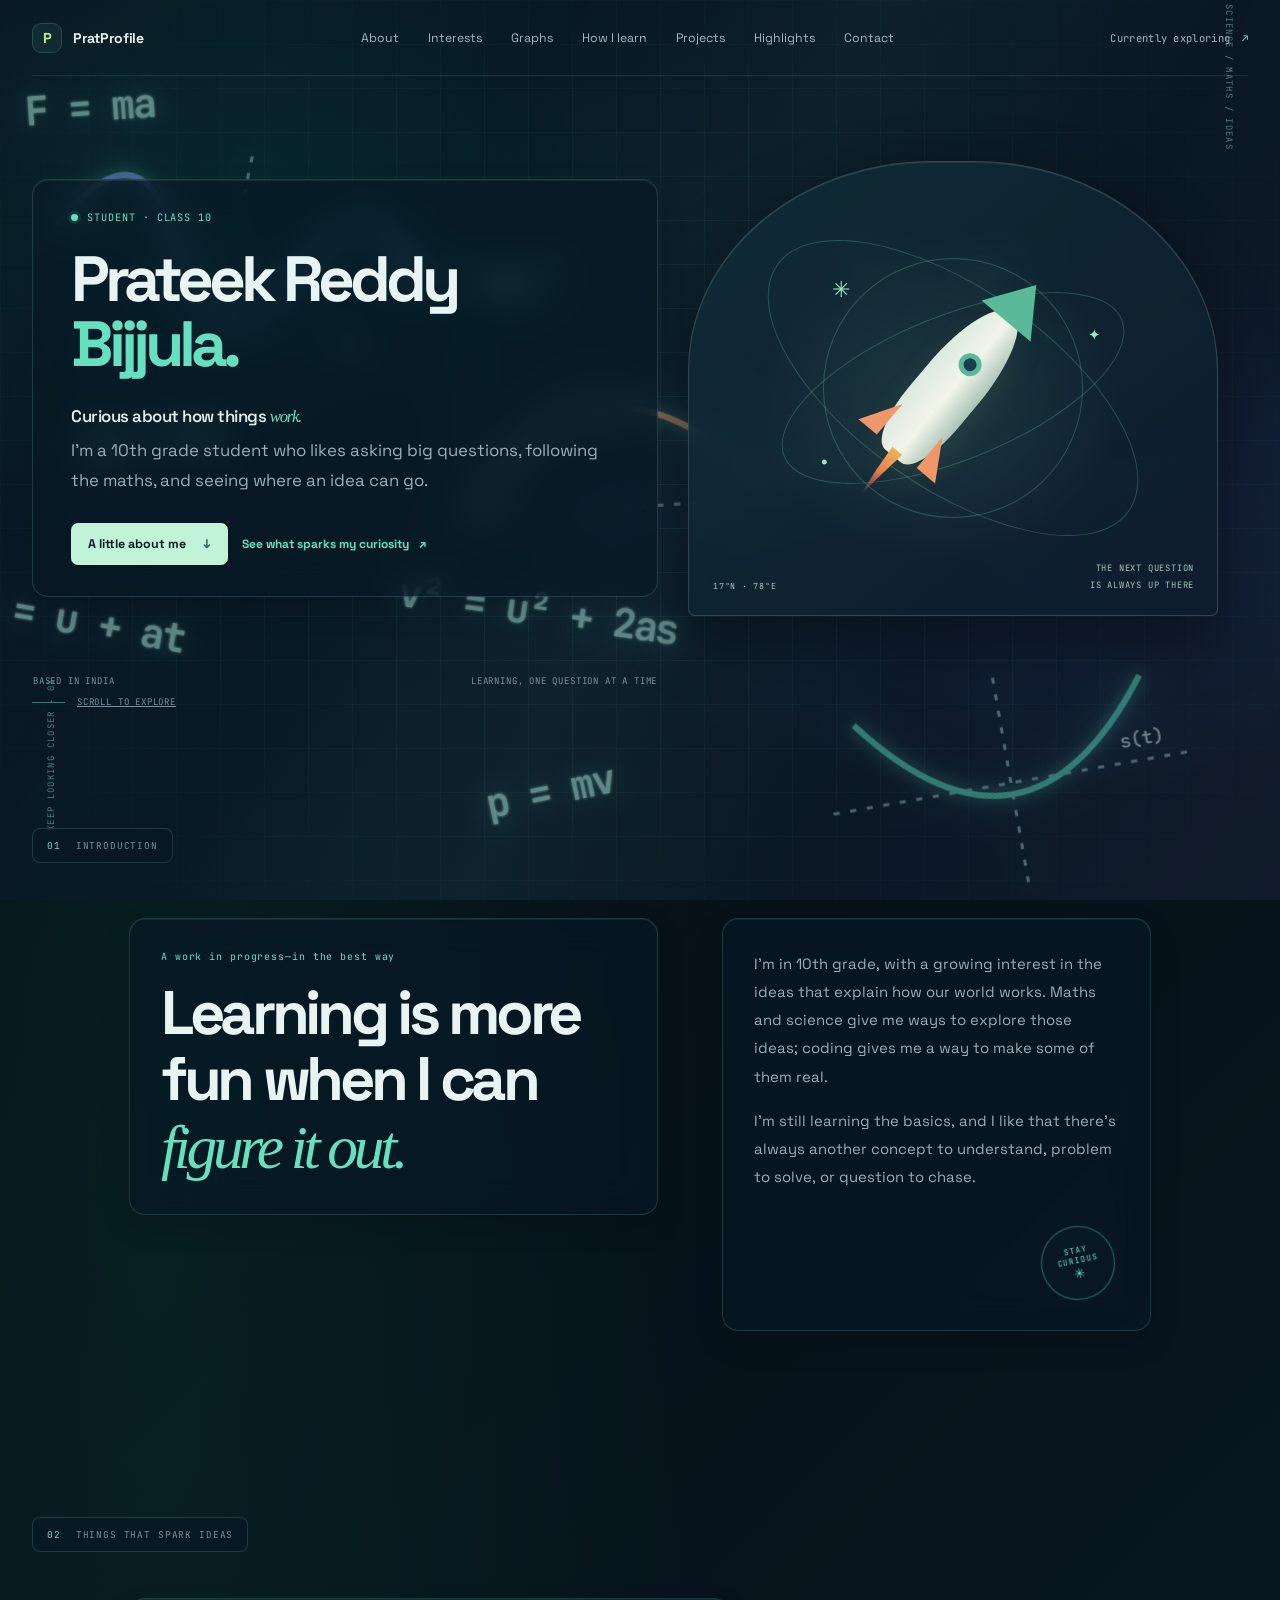
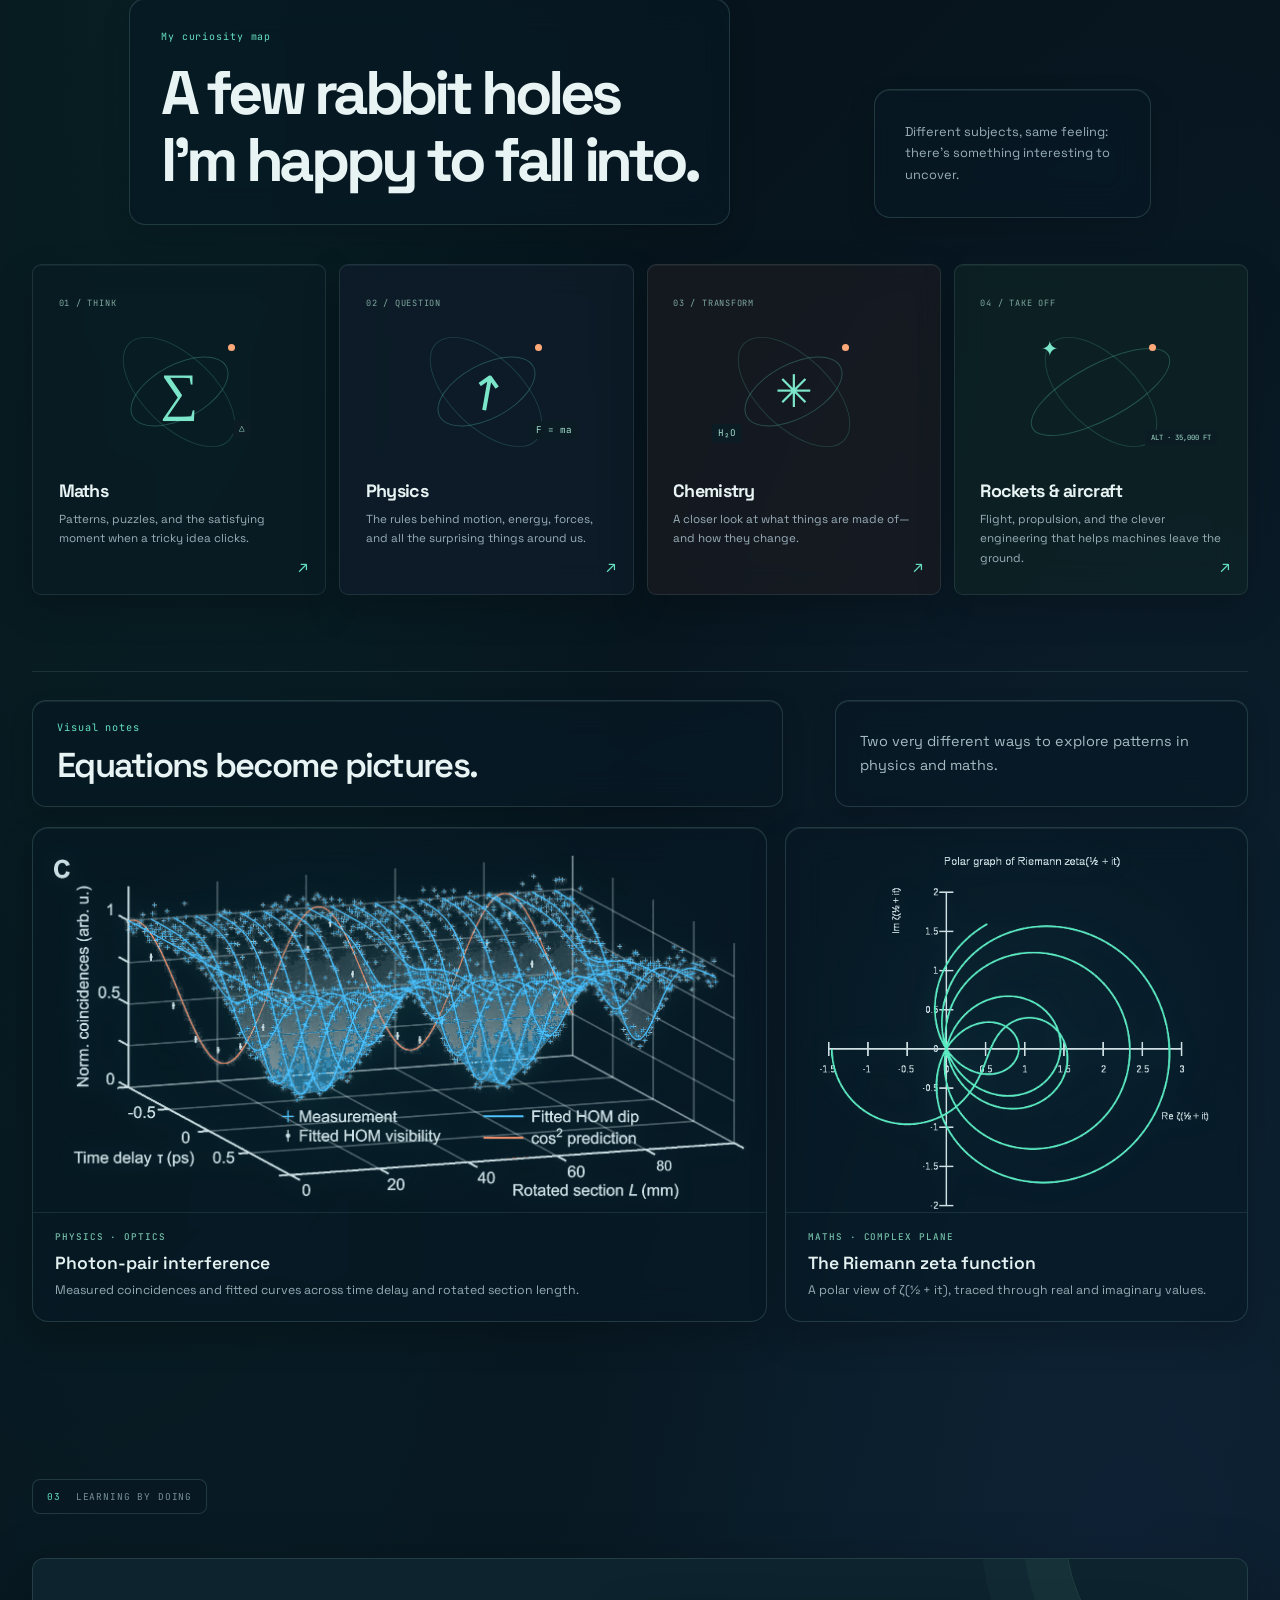
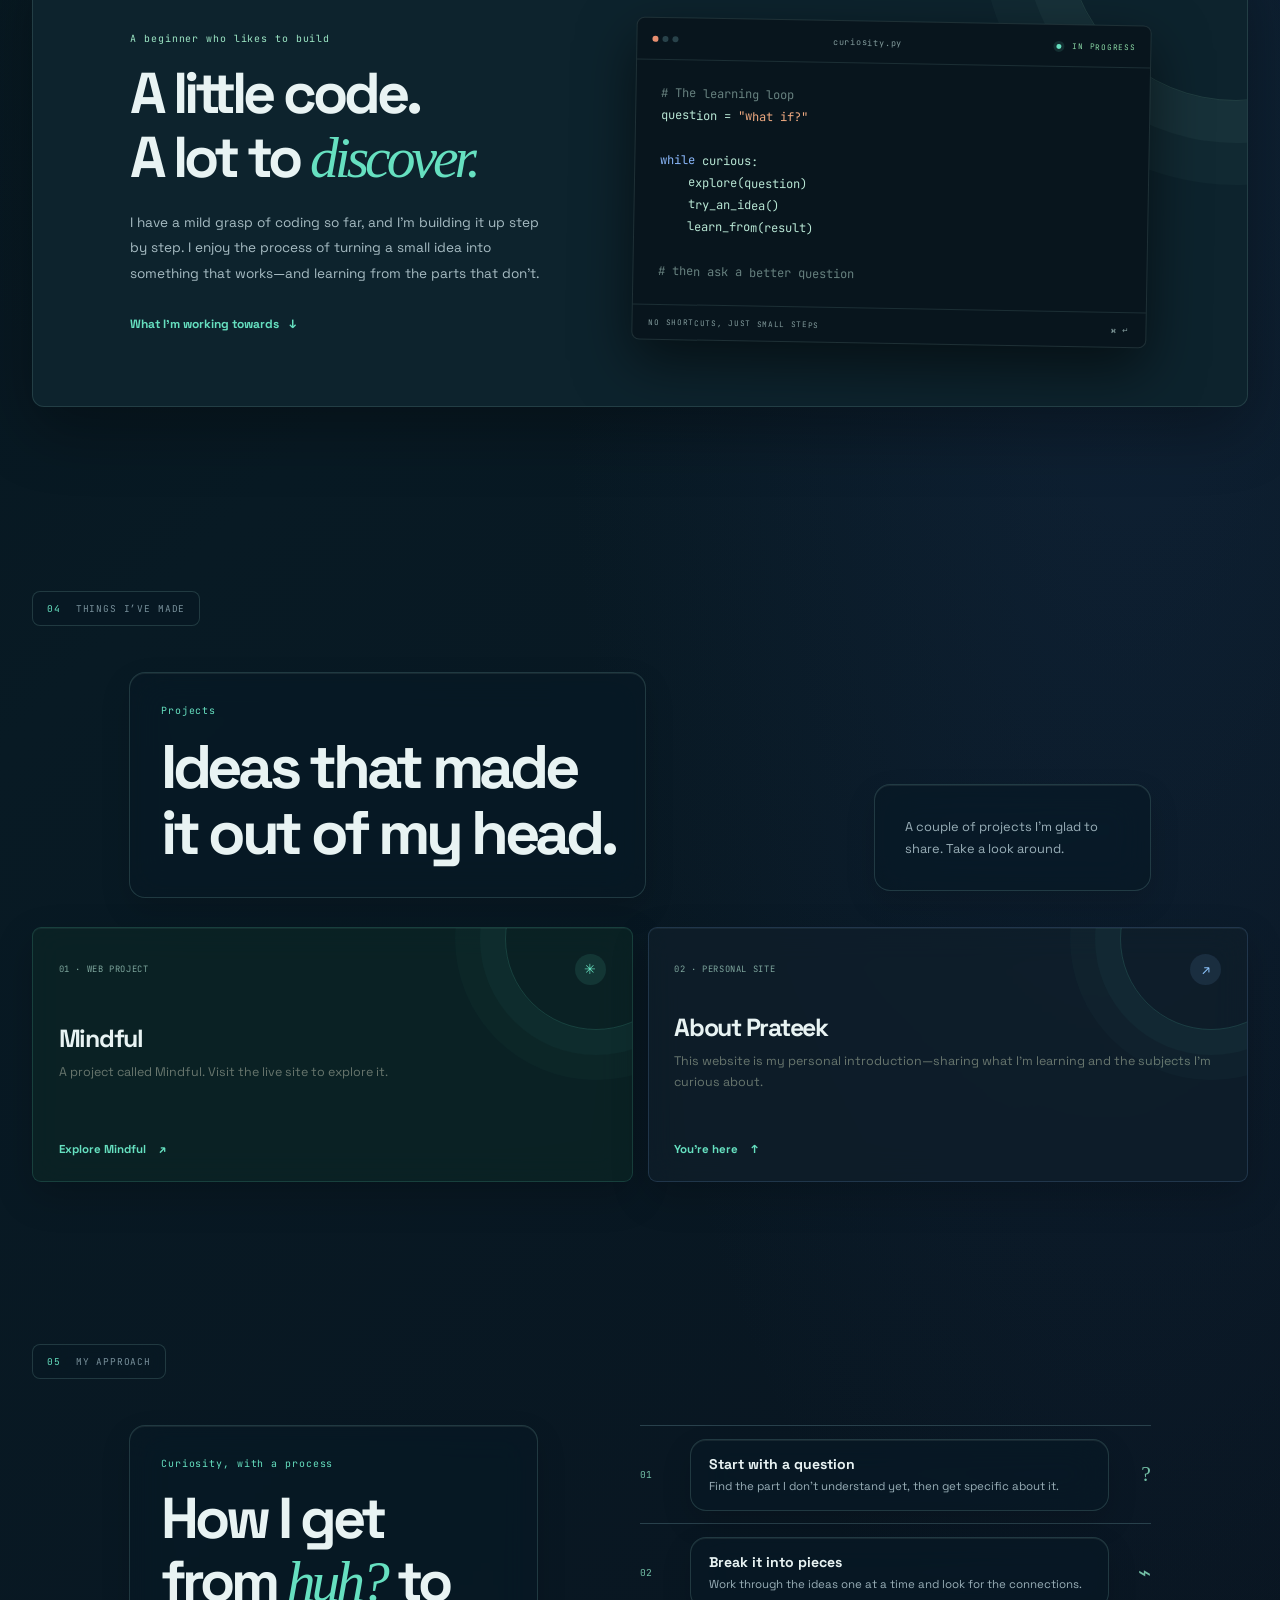
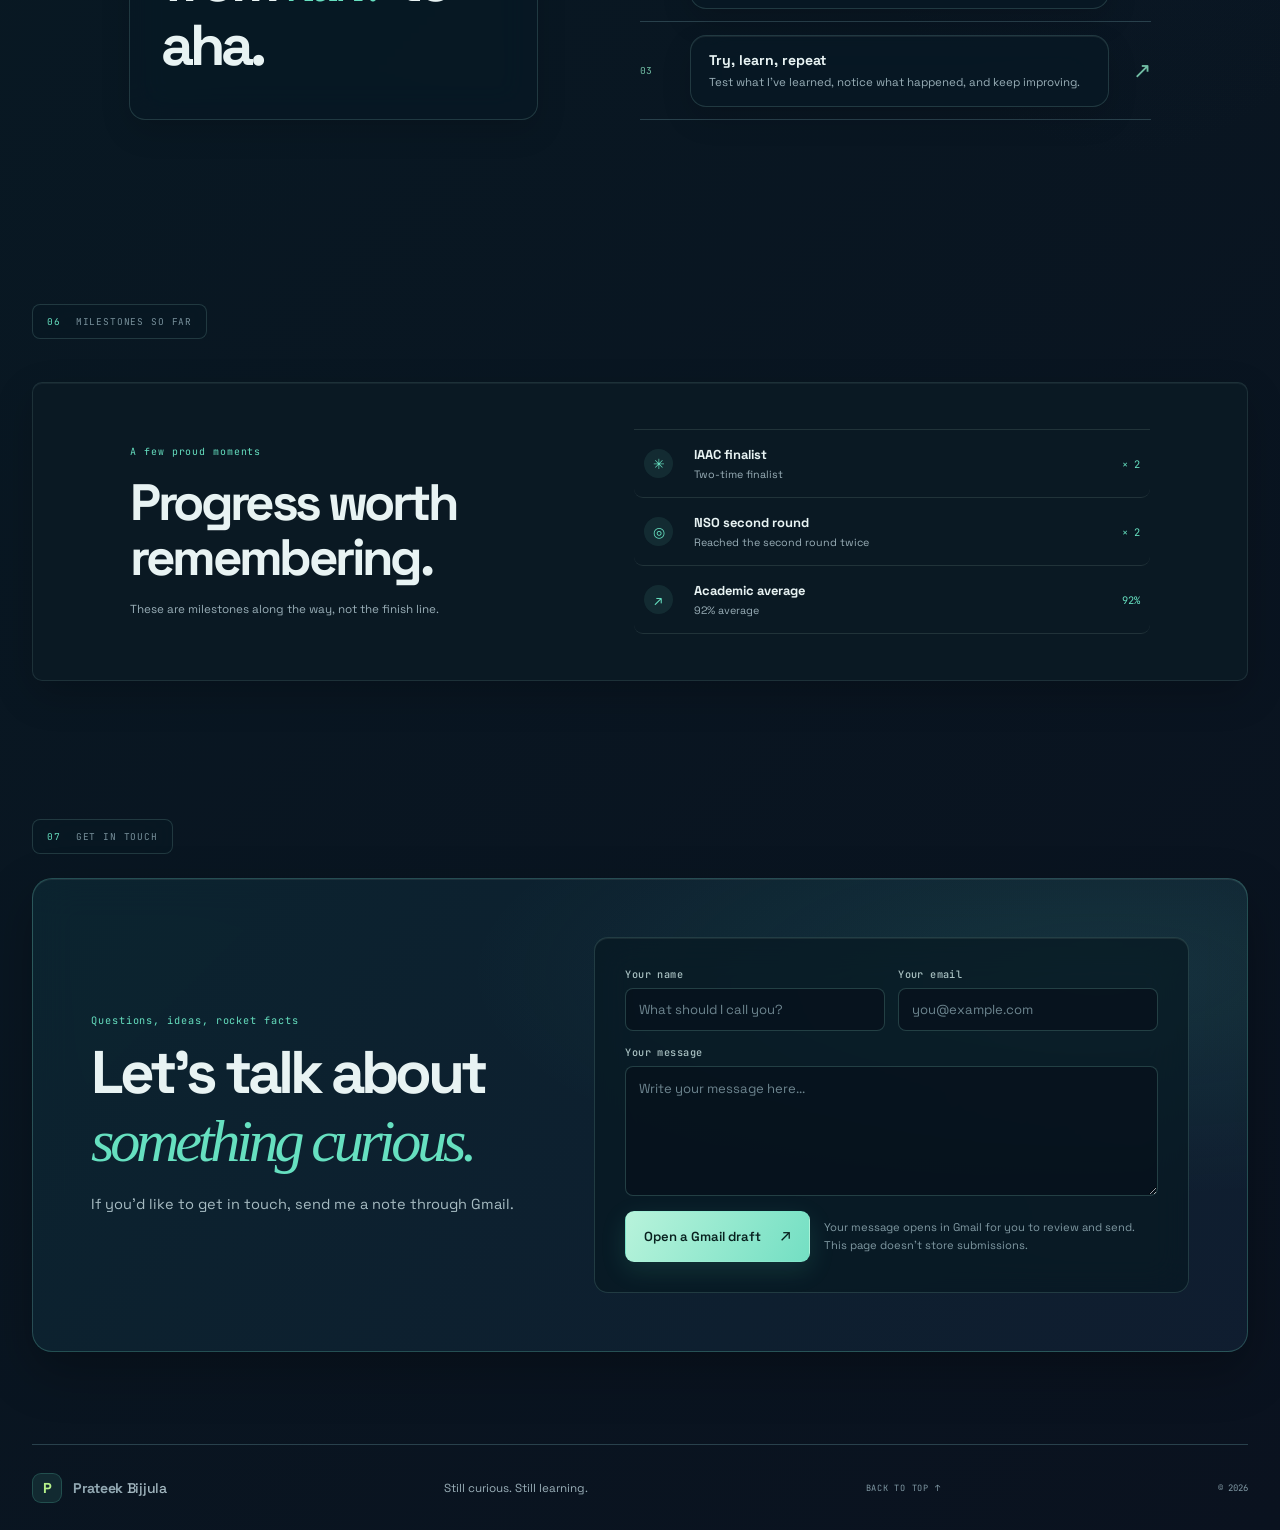
==== commit 9f85a22f: "Syncing PratProfile and About Prateek project for contact changes and site name." ====
--- a/index.html
+++ b/index.html
@@ -29,9 +29,9 @@
       <span class="wall-coordinate coordinate-two">KEEP LOOKING CLOSER · 01</span>
     </div>
     <header class="topbar">
-      <a class="brand" href="#home" aria-label="Prateek, home"><span class="brand-mark">P</span><span>Prateek <span class="brand-last">Bijjula</span></span></a>
+      <a class="brand" href="#home" aria-label="PratProfile home"><span class="brand-mark">P</span><span>PratProfile</span></a>
       <nav class="nav" aria-label="Main navigation">
-        <a href="#about">About</a><a href="#curiosity">Interests</a><a href="#graphs">Graphs</a><a href="#learning">How I learn</a><a href="#projects">Projects</a><a href="#highlights">Highlights</a>
+        <a href="#about">About</a><a href="#curiosity">Interests</a><a href="#graphs">Graphs</a><a href="#learning">How I learn</a><a href="#projects">Projects</a><a href="#highlights">Highlights</a><a href="#contact">Contact</a>
       </nav>
       <a class="nav-note" href="#curiosity">Currently exploring <span>↗</span></a>
     </header>
@@ -119,6 +119,20 @@
         <div class="section-index"><span>06</span><span>MILESTONES SO FAR</span></div>
         <div class="highlight-panel"><div><p class="eyebrow">A few proud moments</p><h2 id="highlights-title">Progress worth<br />remembering.</h2><p class="highlight-note">These are milestones along the way, not the finish line.</p></div><div class="highlight-list"><div class="highlight-item"><span class="highlight-icon">✳</span><div><strong>IAAC finalist</strong><span>Two-time finalist</span></div><span class="highlight-count">× 2</span></div><div class="highlight-item"><span class="highlight-icon">◎</span><div><strong>NSO second round</strong><span>Reached the second round twice</span></div><span class="highlight-count">× 2</span></div><div class="highlight-item"><span class="highlight-icon">↗</span><div><strong>Academic average</strong><span>92% average</span></div><span class="highlight-count">92%</span></div></div></div>
       </section>
+      <section class="contact section" id="contact" aria-labelledby="contact-title">
+        <div class="section-index"><span>07</span><span>GET IN TOUCH</span></div>
+        <div class="contact-card">
+          <div class="contact-copy"><p class="eyebrow">Questions, ideas, rocket facts</p><h2 id="contact-title">Let’s talk about<br /><span class="serif-accent">something curious.</span></h2><p>If you’d like to get in touch, send me a note through Gmail.</p></div>
+          <form class="contact-form" id="contact-form">
+            <div class="contact-fields-row">
+              <div class="contact-field"><label for="contact-name">Your name</label><input id="contact-name" name="name" type="text" autocomplete="name" required maxlength="100" placeholder="What should I call you?" /></div>
+              <div class="contact-field"><label for="contact-email">Your email</label><input id="contact-email" name="email" type="email" autocomplete="email" required maxlength="254" placeholder="you@example.com" /></div>
+            </div>
+            <div class="contact-field"><label for="contact-message">Your message</label><textarea id="contact-message" name="message" rows="5" required maxlength="3000" placeholder="Write your message here..."></textarea></div>
+            <div class="contact-submit-row"><button class="gmail-link" type="submit">Open a Gmail draft <span>↗</span></button><p class="contact-note" id="contact-note">Your message opens in Gmail for you to review and send. This page doesn’t store submissions.</p></div>
+          </form>
+        </div>
+      </section>
       <footer class="footer"><a class="brand" href="#home"><span class="brand-mark">P</span><span>Prateek <span class="brand-last">Bijjula</span></span></a><p>Still curious. Still learning.</p><a class="back-top" href="#home">BACK TO TOP ↑</a><span class="footer-year">© <span id="year"></span></span></footer>
     </main>
     <script src="script.js"></script>
--- a/theme.css
+++ b/theme.css
@@ -308,6 +308,87 @@
 .graph-card figcaption > span { display: block; color: #74bda8; font: 500 .58rem var(--mono); letter-spacing: .1em; margin-bottom: 9px; }
 .graph-card figcaption strong { display: block; color: #e4f1f1; font: 600 1.1rem var(--display); margin-bottom: 6px; }
 .graph-card figcaption p { color: #95abb4; font-size: .77rem; line-height: 1.65; margin: 0; }
+.contact { padding-top: 36px; }
+.contact-card {
+  display: grid;
+  grid-template-columns: minmax(0, .85fr) minmax(0, 1.15fr);
+  gap: clamp(24px, 5vw, 66px);
+  align-items: center;
+  margin-top: 24px;
+  padding: clamp(28px, 5vw, 58px);
+  border: 1px solid #78e4cb3b;
+  border-radius: 20px;
+  background:
+    radial-gradient(ellipse at 88% 20%, #4cd4ae1c, transparent 42%),
+    linear-gradient(130deg, #0c2530e8, #111f31e8);
+  box-shadow: inset 0 1px 0 #ecfff014, 0 20px 50px #0004;
+  -webkit-backdrop-filter: blur(20px) saturate(125%);
+  backdrop-filter: blur(20px) saturate(125%);
+}
+.contact-copy { min-width: 0; }
+.contact-copy .eyebrow { margin-bottom: 14px; }
+.contact-copy h2 { color: #e8f3f3; font-size: clamp(2.5rem, 4.7vw, 4.4rem); }
+.contact-copy p:last-child { max-width: 490px; color: #a7bcc3; font-size: .91rem; line-height: 1.7; margin: 16px 0 0; }
+.contact-form {
+  display: grid;
+  gap: 15px;
+  min-width: 0;
+  padding: clamp(18px, 2.4vw, 30px);
+  border: 1px solid #a7e9dd29;
+  border-radius: 14px;
+  background: #071923bd;
+  box-shadow: inset 0 1px 0 #ecfff012;
+  -webkit-backdrop-filter: blur(18px);
+  backdrop-filter: blur(18px);
+}
+.contact-fields-row { display: grid; grid-template-columns: repeat(2, minmax(0, 1fr)); gap: 13px; }
+.contact-field { display: grid; gap: 7px; min-width: 0; }
+.contact-field label { color: #aac2c3; font: 500 .64rem var(--mono); letter-spacing: .04em; }
+.contact-field input, .contact-field textarea {
+  width: 100%;
+  min-width: 0;
+  border: 1px solid #8ddacb38;
+  border-radius: 8px;
+  padding: 12px 13px;
+  color: #e6f0f2;
+  background: #07131dc9;
+  font: 400 .82rem var(--sans);
+  outline: none;
+  transition: border-color .18s ease, box-shadow .18s ease, background .18s ease;
+}
+.contact-field input::placeholder, .contact-field textarea::placeholder { color: #6d858f; }
+.contact-field input:focus, .contact-field textarea:focus { border-color: #66e0c0b0; box-shadow: 0 0 0 3px #66e0c01c; background: #0a1b25; }
+.contact-field textarea { min-height: 130px; resize: vertical; line-height: 1.55; }
+.contact-submit-row { display: grid; grid-template-columns: auto minmax(0, 1fr); align-items: center; gap: 14px; }
+.gmail-link {
+  display: inline-flex;
+  align-items: center;
+  justify-content: space-between;
+  gap: 20px;
+  max-width: 100%;
+  padding: 14px 18px;
+  border: 1px solid #85efd22e;
+  border-radius: 9px;
+  background: linear-gradient(120deg, #b8f3db, #73dfc3);
+  color: #08211f;
+  box-shadow: 0 8px 26px #55d9b522;
+  font: 600 .82rem var(--display);
+  text-decoration: none;
+  cursor: pointer;
+  transition: transform .2s ease, box-shadow .2s ease;
+}
+.gmail-link:hover { transform: translateY(-2px); box-shadow: 0 12px 30px #55d9b533; }
+.gmail-link span { font: 1rem var(--mono); }
+.contact-note { margin: 0; color: #819aa3; font-size: .7rem; line-height: 1.55; }
+@media (max-width: 760px) {
+  .contact-card { grid-template-columns: 1fr; }
+  .contact-form { width: 100%; }
+}
+@media (max-width: 560px) {
+  .contact-fields-row, .contact-submit-row { grid-template-columns: 1fr; }
+  .contact-submit-row { align-items: start; }
+  .gmail-link { width: 100%; }
+}
 @media (max-width: 760px) {
   .graph-showcase-heading, .graph-gallery { grid-template-columns: 1fr; }
   .graph-showcase-heading { gap: 12px; }
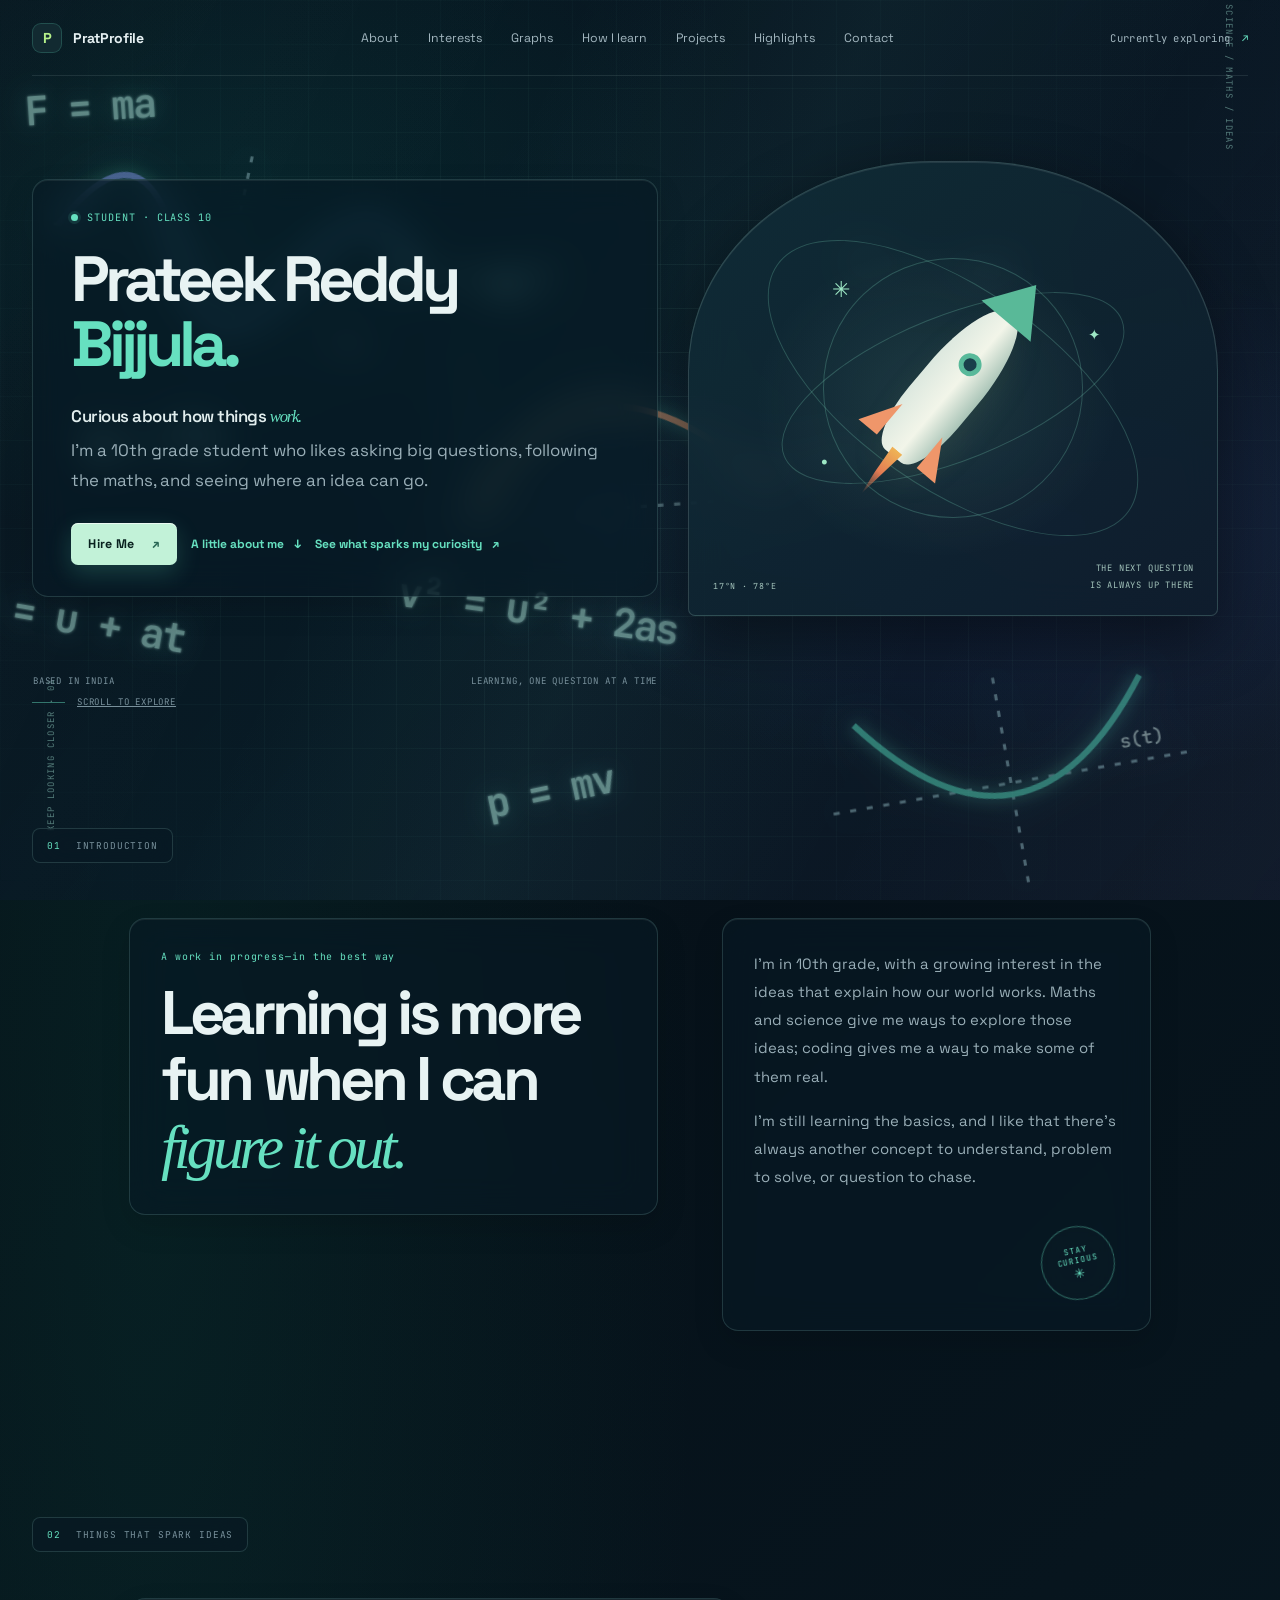
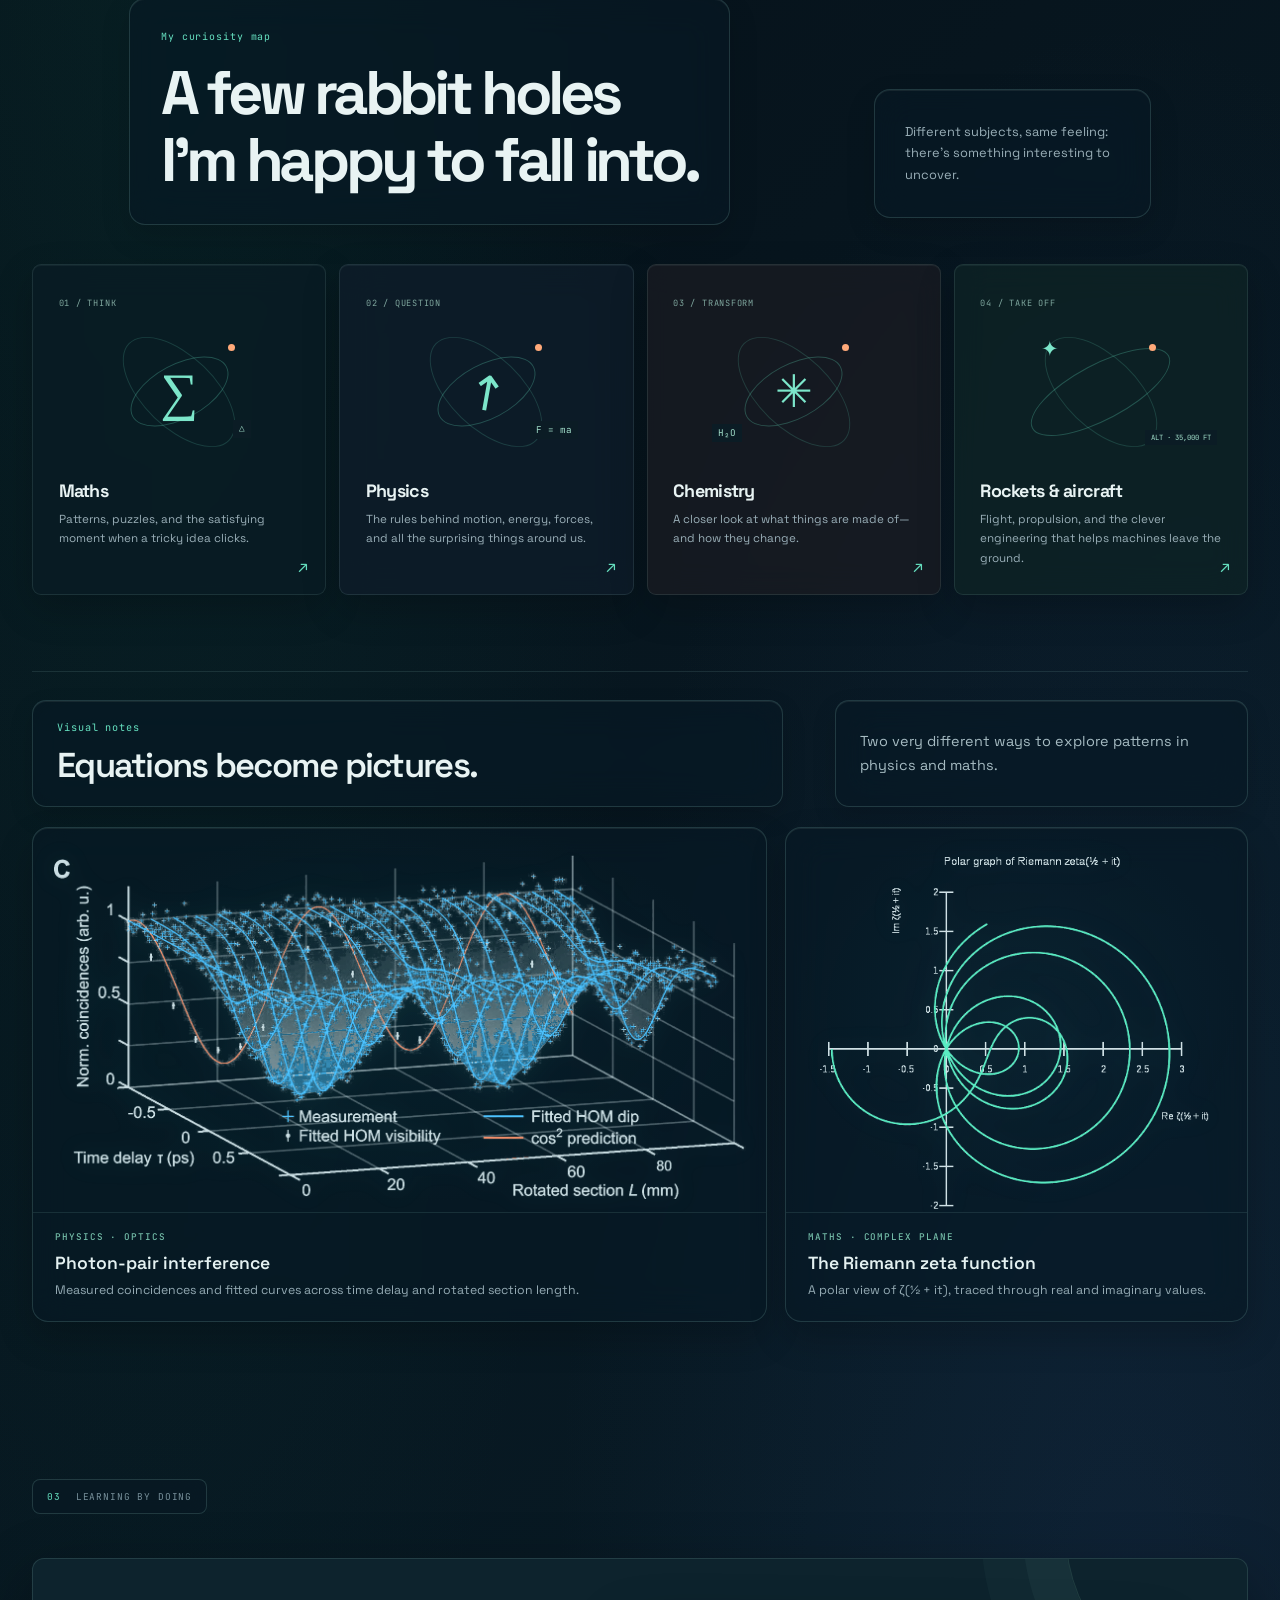
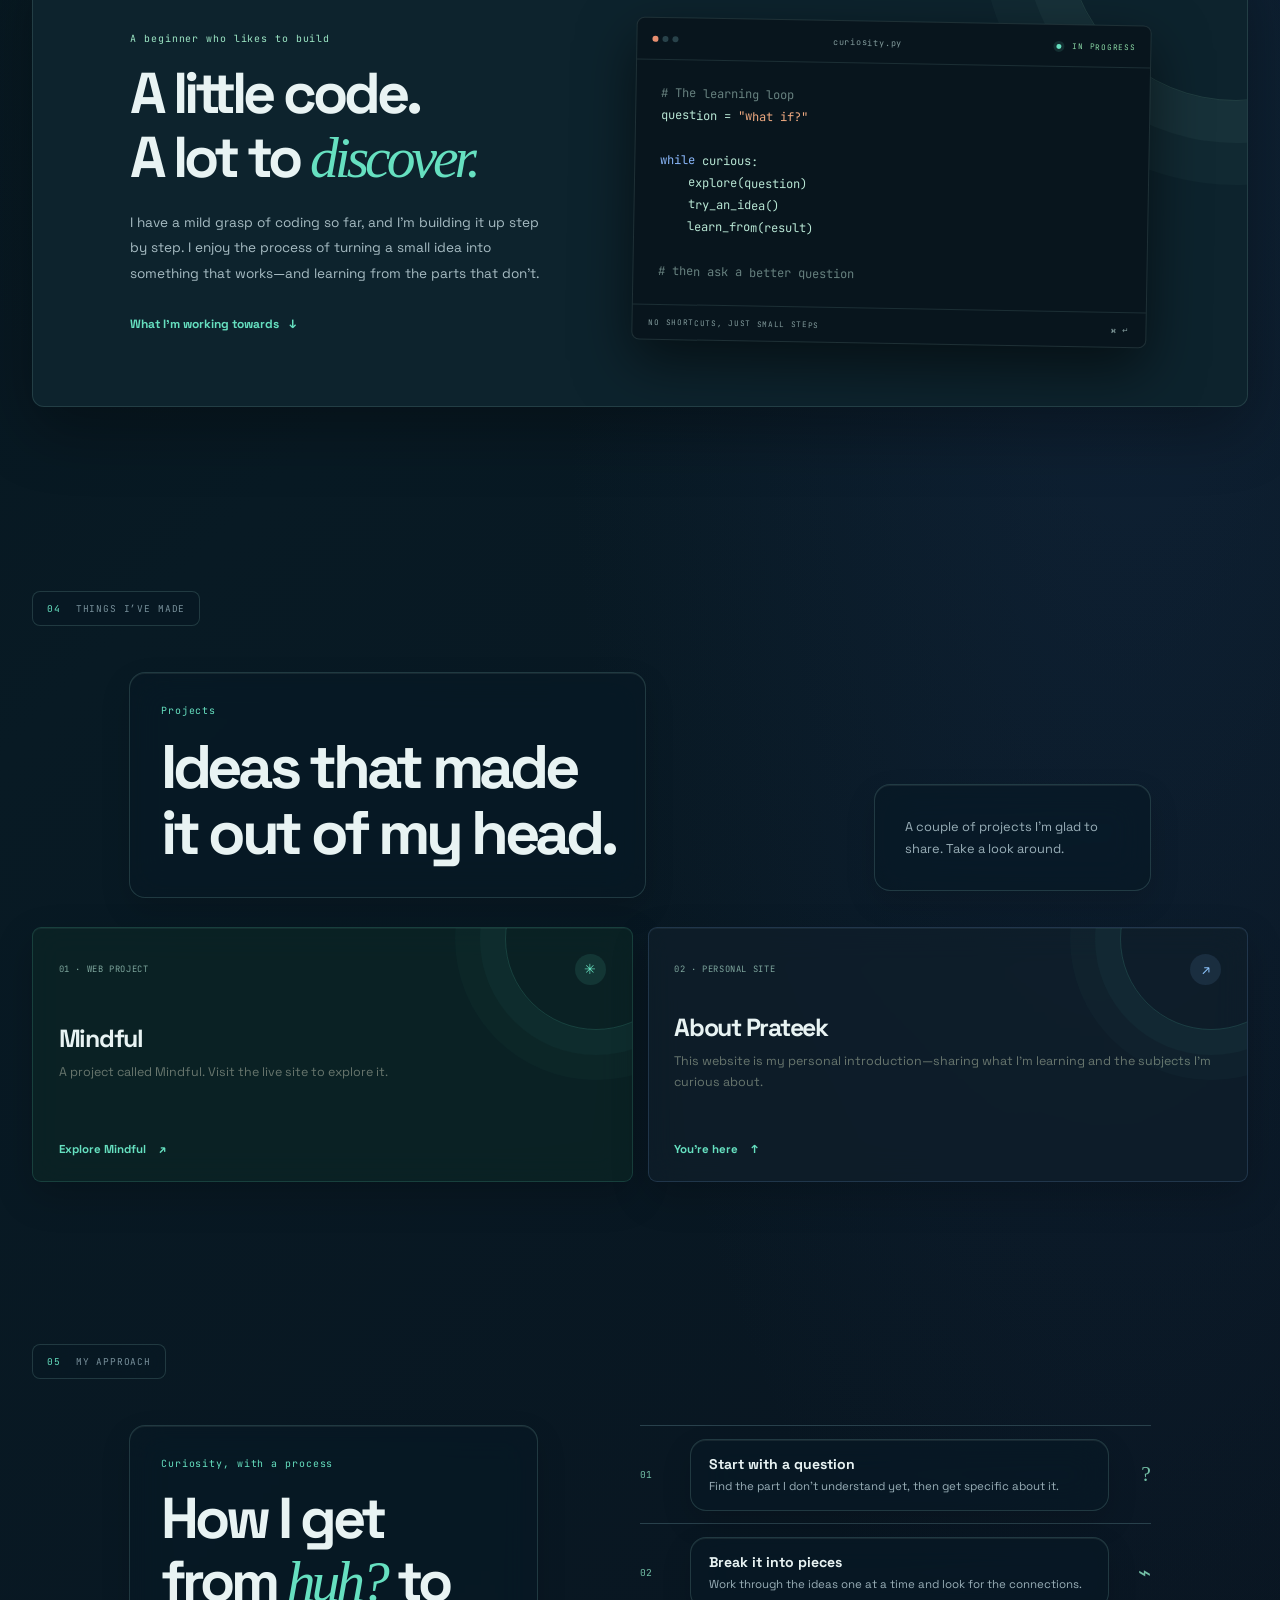
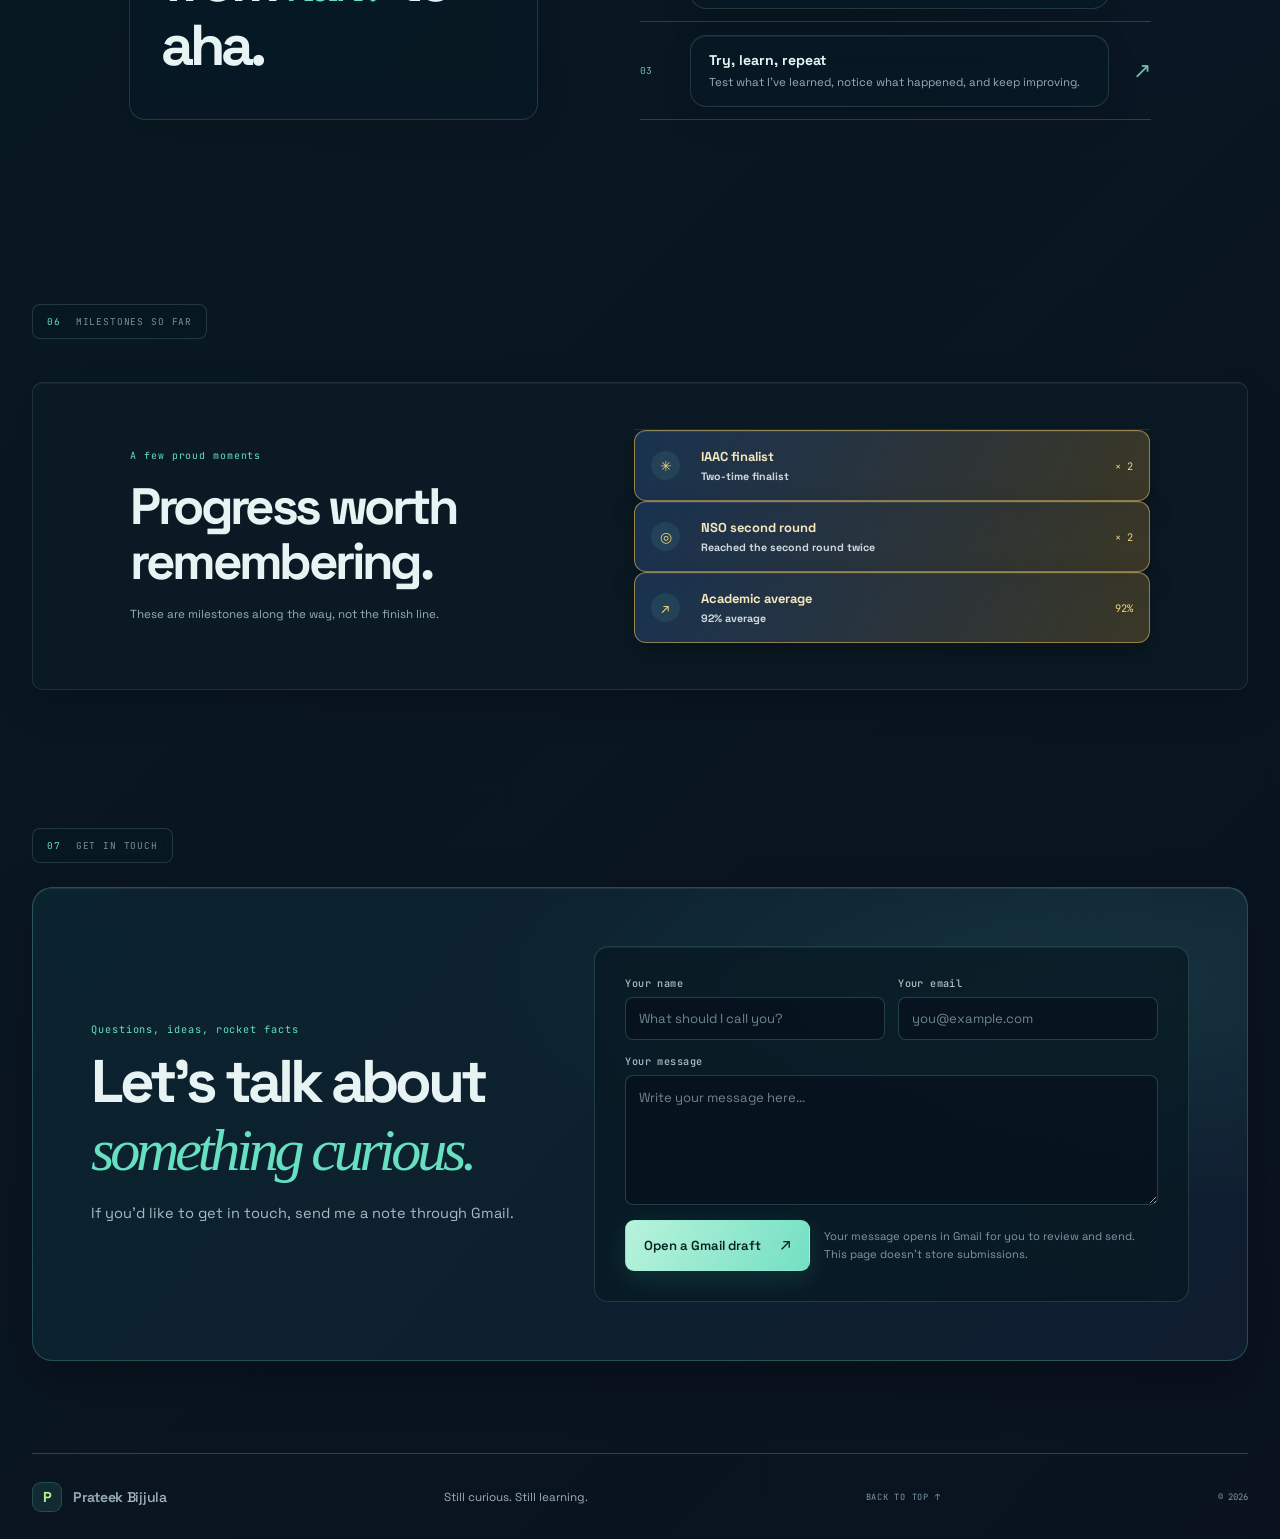
==== commit f11f7870: "Subject card additions" ====
--- a/index.html
+++ b/index.html
@@ -42,7 +42,7 @@
           <p class="eyebrow"><span class="status-dot"></span> STUDENT · CLASS 10</p>
           <h1 id="hero-title">Prateek Reddy<br /><span class="name-last">Bijjula.</span></h1>
           <p class="hero-intro"><span class="hero-mantra">Curious about how things <span class="accent-word">work.</span></span><br />I’m a 10th grade student who likes asking big questions, following the maths, and seeing where an idea can go.</p>
-          <div class="hero-actions"><a class="button button-primary" href="#about">A little about me <span>↓</span></a><a class="text-link" href="#curiosity">See what sparks my curiosity <span>↗</span></a></div>
+          <div class="hero-actions"><a class="button button-primary hire-button" href="#contact-name">Hire Me <span>↗</span></a><a class="text-link" href="#about">A little about me <span>↓</span></a><a class="text-link" href="#curiosity">See what sparks my curiosity <span>↗</span></a></div>
           <div class="hero-foot"><span>BASED IN INDIA</span><span>LEARNING, ONE QUESTION AT A TIME</span></div>
         </div>
         <div class="hero-art" aria-label="Illustration of a paper rocket among orbit lines and stars">
@@ -68,10 +68,10 @@
         <div class="section-index"><span>02</span><span>THINGS THAT SPARK IDEAS</span></div>
         <div class="section-heading-row"><div><p class="eyebrow">My curiosity map</p><h2 id="curiosity-title">A few rabbit holes<br />I’m happy to fall into.</h2></div><p class="section-aside">Different subjects, same feeling: there’s something interesting to uncover.</p></div>
         <div class="interest-grid">
-          <article class="interest-card interest-math"><span class="card-number">01 / THINK</span><div class="interest-illustration math-illustration" aria-hidden="true"><span>∑</span><i></i><b>△</b></div><h3>Maths</h3><p>Patterns, puzzles, and the satisfying moment when a tricky idea clicks.</p><span class="card-arrow">↗</span></article>
-          <article class="interest-card interest-physics"><span class="card-number">02 / QUESTION</span><div class="interest-illustration physics-illustration" aria-hidden="true"><span>↗</span><i></i><b>F = ma</b></div><h3>Physics</h3><p>The rules behind motion, energy, forces, and all the surprising things around us.</p><span class="card-arrow">↗</span></article>
-          <article class="interest-card interest-chemistry"><span class="card-number">03 / TRANSFORM</span><div class="interest-illustration chemistry-illustration" aria-hidden="true"><span>✳</span><i></i><b>H₂O</b></div><h3>Chemistry</h3><p>A closer look at what things are made of—and how they change.</p><span class="card-arrow">↗</span></article>
-          <article class="interest-card interest-flight"><span class="card-number">04 / TAKE OFF</span><div class="interest-illustration flight-illustration" aria-hidden="true"><span>✦</span><i></i><b>ALT · 35,000 FT</b></div><h3>Rockets &amp; aircraft</h3><p>Flight, propulsion, and the clever engineering that helps machines leave the ground.</p><span class="card-arrow">↗</span></article>
+          <a class="interest-card interest-math" href="subjects/maths.html"><span class="card-number">01 / THINK</span><div class="interest-illustration math-illustration" aria-hidden="true"><span>∑</span><i></i><b>△</b></div><h3>Maths</h3><p>Patterns, puzzles, and the satisfying moment when a tricky idea clicks.</p><span class="card-arrow">↗</span></a>
+          <a class="interest-card interest-physics" href="subjects/physics.html"><span class="card-number">02 / QUESTION</span><div class="interest-illustration physics-illustration" aria-hidden="true"><span>↗</span><i></i><b>F = ma</b></div><h3>Physics</h3><p>The rules behind motion, energy, forces, and all the surprising things around us.</p><span class="card-arrow">↗</span></a>
+          <a class="interest-card interest-chemistry" href="subjects/chemistry.html"><span class="card-number">03 / TRANSFORM</span><div class="interest-illustration chemistry-illustration" aria-hidden="true"><span>✳</span><i></i><b>H₂O</b></div><h3>Chemistry</h3><p>A closer look at what things are made of—and how they change.</p><span class="card-arrow">↗</span></a>
+          <a class="interest-card interest-flight" href="subjects/rockets-aircraft.html"><span class="card-number">04 / TAKE OFF</span><div class="interest-illustration flight-illustration" aria-hidden="true"><span>✦</span><i></i><b>ALT · 35,000 FT</b></div><h3>Rockets &amp; aircraft</h3><p>Flight, propulsion, and the clever engineering that helps machines leave the ground.</p><span class="card-arrow">↗</span></a>
         </div>
         <div class="graph-showcase" id="graphs">
           <div class="graph-showcase-heading"><div><p class="eyebrow">Visual notes</p><h3>Equations become pictures.</h3></div><p>Two very different ways to explore patterns in physics and maths.</p></div>
--- a/theme.css
+++ b/theme.css
@@ -154,6 +154,42 @@
 .footer-year, .back-top { color: #8099a4; }
 :focus-visible { outline-color: var(--green); }
 
+.interest-card { display: block; position: relative; color: inherit; text-decoration: none; transition: transform .25s ease, border-color .25s ease, box-shadow .25s ease; }
+.hire-button { font-weight: 800; letter-spacing: .025em; box-shadow: 0 8px 24px #66e0c033, inset 0 1px 0 #ffffffaa; }
+.hire-button:hover { transform: translateY(-3px); box-shadow: 0 13px 30px #66e0c04a, inset 0 1px 0 #ffffffaa; }
+.interest-card:hover { transform: translateY(-6px); border-color: #66e0c077; box-shadow: 0 20px 44px #0006, inset 0 1px 0 #d8fff11c; }
+.interest-card:focus-visible { outline: 2px solid var(--green); outline-offset: 4px; }
+.subject-page { width: min(1040px, calc(100% - 48px)); margin: 0 auto; padding: clamp(48px, 8vw, 104px) 0 90px; position: relative; z-index: 1; }
+.subject-back { display: inline-flex; align-items: center; gap: 10px; color: var(--green); font: 600 .78rem var(--mono); text-decoration: none; margin-bottom: 30px; }
+.subject-back:hover { color: var(--lime); }
+.subject-hero, .subject-section { border: 1px solid #a7e9dd29; border-radius: 20px; background: #091923c7; box-shadow: inset 0 1px 0 #ecfff012, 0 18px 42px #0003; -webkit-backdrop-filter: blur(18px) saturate(125%); backdrop-filter: blur(18px) saturate(125%); }
+.subject-hero { padding: clamp(28px, 6vw, 64px); margin-bottom: clamp(28px, 5vw, 56px); }
+.subject-hero h1 { margin: 0; color: #e8f3f3; font: 700 clamp(3rem, 8vw, 6.5rem)/.98 var(--display); letter-spacing: -.075em; }
+.subject-hero h1 span { color: var(--green); }
+.subject-lede { max-width: 680px; margin: 22px 0 0; color: #a7bcc3; font-size: clamp(1rem, 2vw, 1.16rem); line-height: 1.8; }
+.subject-equation { display: inline-block; margin-top: 28px; padding: 12px 16px; border: 1px solid #66e0c03a; border-radius: 10px; background: #06131d9c; color: #b7f4e6; font: 600 clamp(1rem, 3vw, 1.45rem) var(--mono); }
+.subject-symbol { display: flex; align-items: center; gap: 14px; margin: 0 0 24px; color: var(--green); }
+.subject-symbol-mark { display: grid; width: clamp(56px, 9vw, 84px); height: clamp(56px, 9vw, 84px); place-items: center; border: 1px solid #66e0c044; border-radius: 18px; background: #66e0c014; color: #b7f4e6; font: 600 clamp(2rem, 5vw, 3.6rem)/1 var(--mono); box-shadow: inset 0 1px 0 #fff1, 0 12px 32px #0003; }
+.subject-symbol-label { font: 600 .68rem var(--mono); letter-spacing: .12em; color: #8ca9a9; }
+.subject-sections { display: grid; gap: 20px; }
+.subject-section { padding: clamp(25px, 4.5vw, 44px); }
+.subject-section .eyebrow { margin-bottom: 13px; }
+.subject-section h2 { max-width: 780px; margin: 0 0 16px; color: #e8f3f3; font: 600 clamp(1.55rem, 4vw, 2.55rem)/1.15 var(--display); letter-spacing: -.045em; }
+.subject-section p { max-width: 780px; margin: 0; color: #a7bcc3; font-size: 1rem; line-height: 1.85; }
+.subject-section p + p { margin-top: 13px; }
+.subject-section ol { display: grid; gap: 12px; margin: 20px 0 0; padding: 0; list-style: none; counter-reset: result; }
+.subject-section ol li { counter-increment: result; display: grid; grid-template-columns: 44px 1fr; gap: 14px; align-items: start; padding: 16px 18px; border: 1px solid #d3b45d9c; border-radius: 12px; background: linear-gradient(115deg, #1b3556e8, #554829a6); box-shadow: inset 0 1px 0 #ffffff12, 0 10px 26px #0004; color: #f0e5c6; font-size: 1rem; font-weight: 750; line-height: 1.7; }
+.subject-section ol li::before { content: "(" counter(result) ")"; color: #f0d27d; font: 700 .82rem var(--mono); padding-top: 3px; }
+.subject-results-lead { margin-top: 20px !important; color: #e6f0f2 !important; font-weight: 700; }
+.subject-chapter-note { margin-top: 16px !important; color: #78909b !important; font: .78rem/1.6 var(--mono) !important; }
+.subject-page-footer { display: flex; justify-content: space-between; align-items: center; gap: 16px; margin-top: 34px; padding: 22px 4px; border-top: 1px solid var(--line); color: #91a7b1; }
+.subject-page-footer .brand { color: var(--ink); }
+.subject-transition-overlay { position: fixed; z-index: 9999; inset: 0; display: flex; flex-direction: column; align-items: flex-start; justify-content: center; gap: 10px; padding: clamp(32px, 9vw, 110px); overflow: hidden; color: #e8f3f3; background: radial-gradient(ellipse at 20% 25%, #0a4b43, transparent 50%), linear-gradient(135deg, #07131d, #0e242d 62%, #101828); transition: clip-path .7s cubic-bezier(.18,.82,.24,1); pointer-events: none; }
+.subject-transition-mark { color: #b7f4e6; font: 600 clamp(4rem, 11vw, 9rem)/1 var(--mono); text-shadow: 0 0 36px #57e3c366; }
+.subject-transition-label { margin-top: 20px; color: #82baad; font: 600 .7rem var(--mono); letter-spacing: .18em; }
+.subject-transition-title { color: #e8f3f3; font: 700 clamp(2.5rem, 8vw, 6rem)/1 var(--display); letter-spacing: -.07em; }
+@media (max-width: 600px) { .subject-page { width: min(100% - 32px, 1040px); padding-top: 38px; } .subject-hero, .subject-section { border-radius: 15px; } .subject-page-footer { align-items: flex-start; flex-direction: column; } }
+
 .hero-copy,
 .about-layout > div:first-child,
 .about-copy,
@@ -197,7 +233,10 @@
 .step h3, .step p { width: auto; max-width: 100%; }
 .highlight-panel > div:first-child { min-width: 0; }
 .highlight-panel h2, .highlight-panel p { width: auto; max-width: 100%; }
-.highlight-item { border-radius: 9px; padding: 16px 10px; }
+.highlight-item { border: 1px solid #d3b45d9c; border-radius: 12px; padding: 17px 16px; background: linear-gradient(115deg, #1b3556e8, #554829a6); box-shadow: inset 0 1px 0 #ffffff12, 0 10px 26px #0004; }
+.highlight-item strong { font-weight: 800; color: #f4e7bd; }
+.highlight-item div span { font-weight: 700; color: #d0d8dc; }
+.highlight-icon, .highlight-count { color: #f0d27d; }
 .highlight-item strong, .highlight-item div span { width: auto; }
 .section-index { width: fit-content; padding: 10px 14px; border: 1px solid #a7e9dd29; border-radius: 8px; background: #091923a8; -webkit-backdrop-filter: blur(18px); backdrop-filter: blur(18px); }
 .eyebrow, .card-number, .project-chip, .step-number, .step-symbol, .highlight-count, .footer-year { padding: 0; border: 0; background: none; box-shadow: none; backdrop-filter: none; }
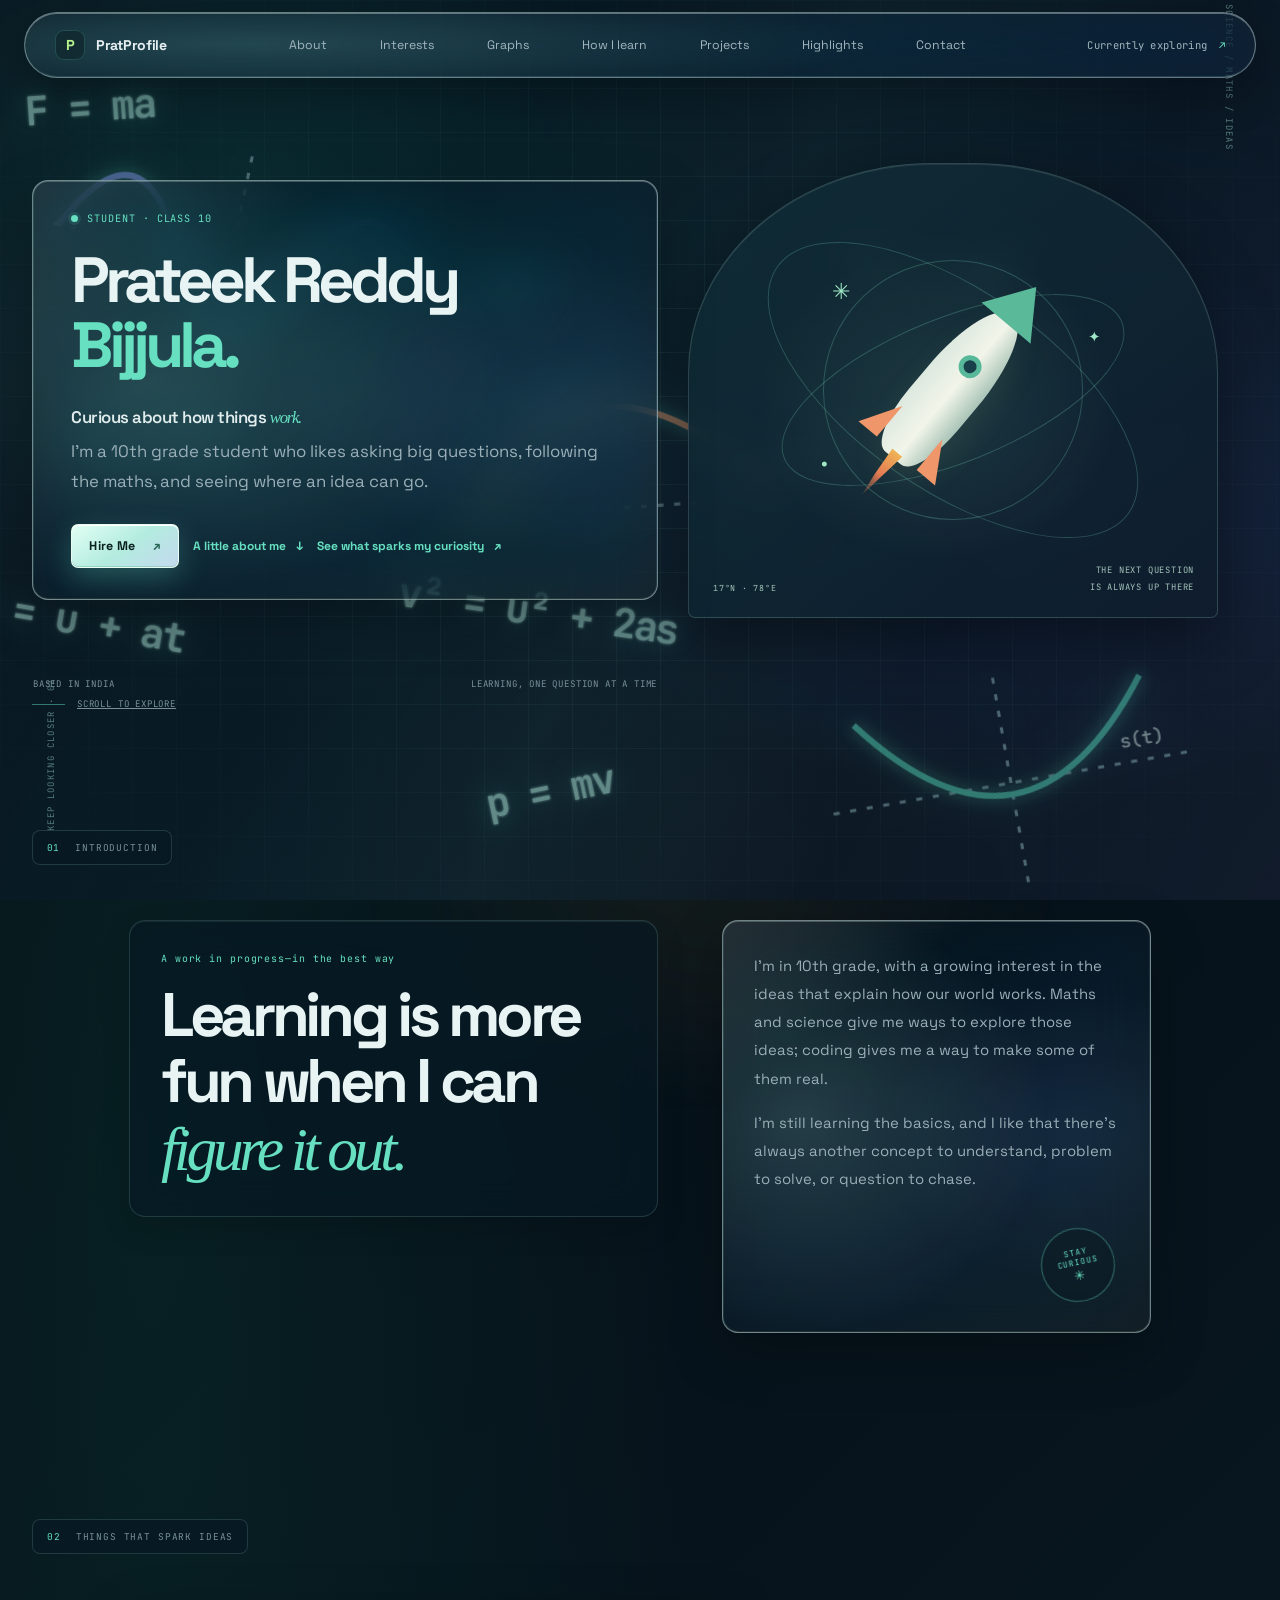
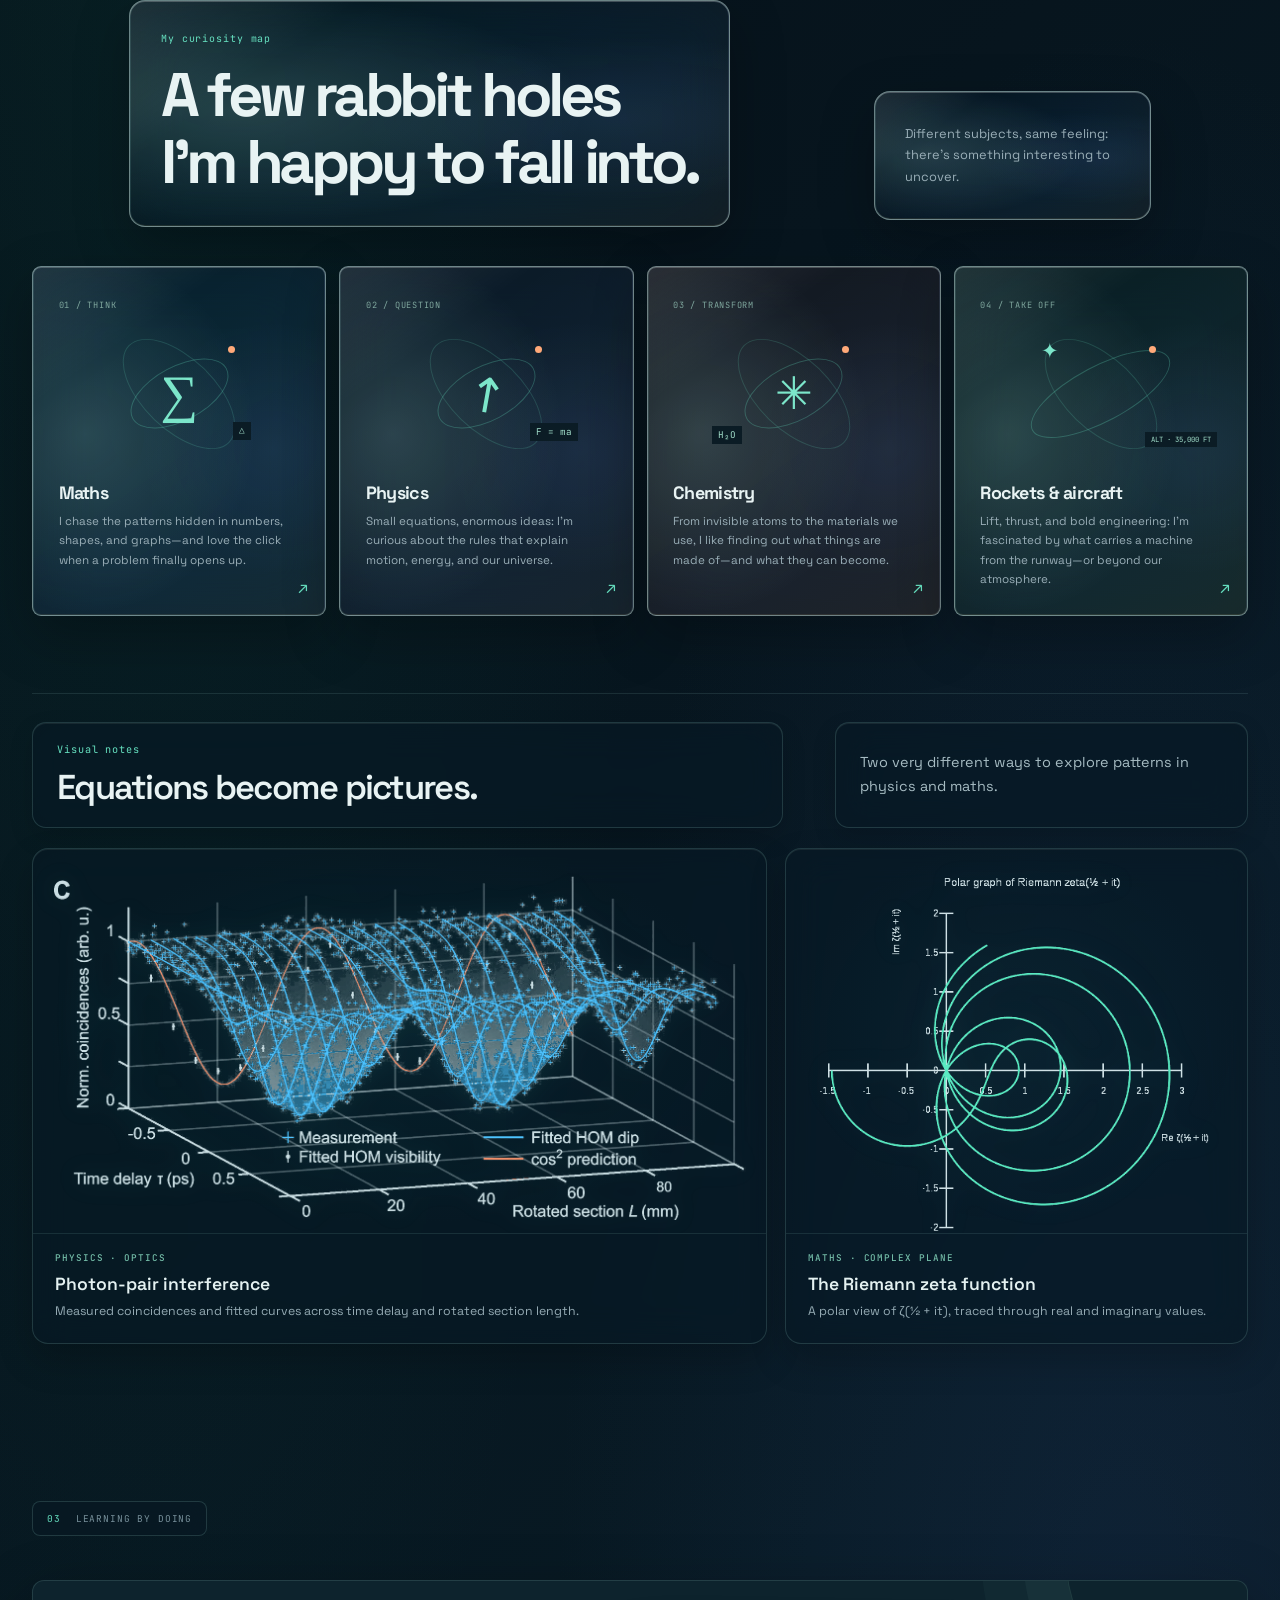
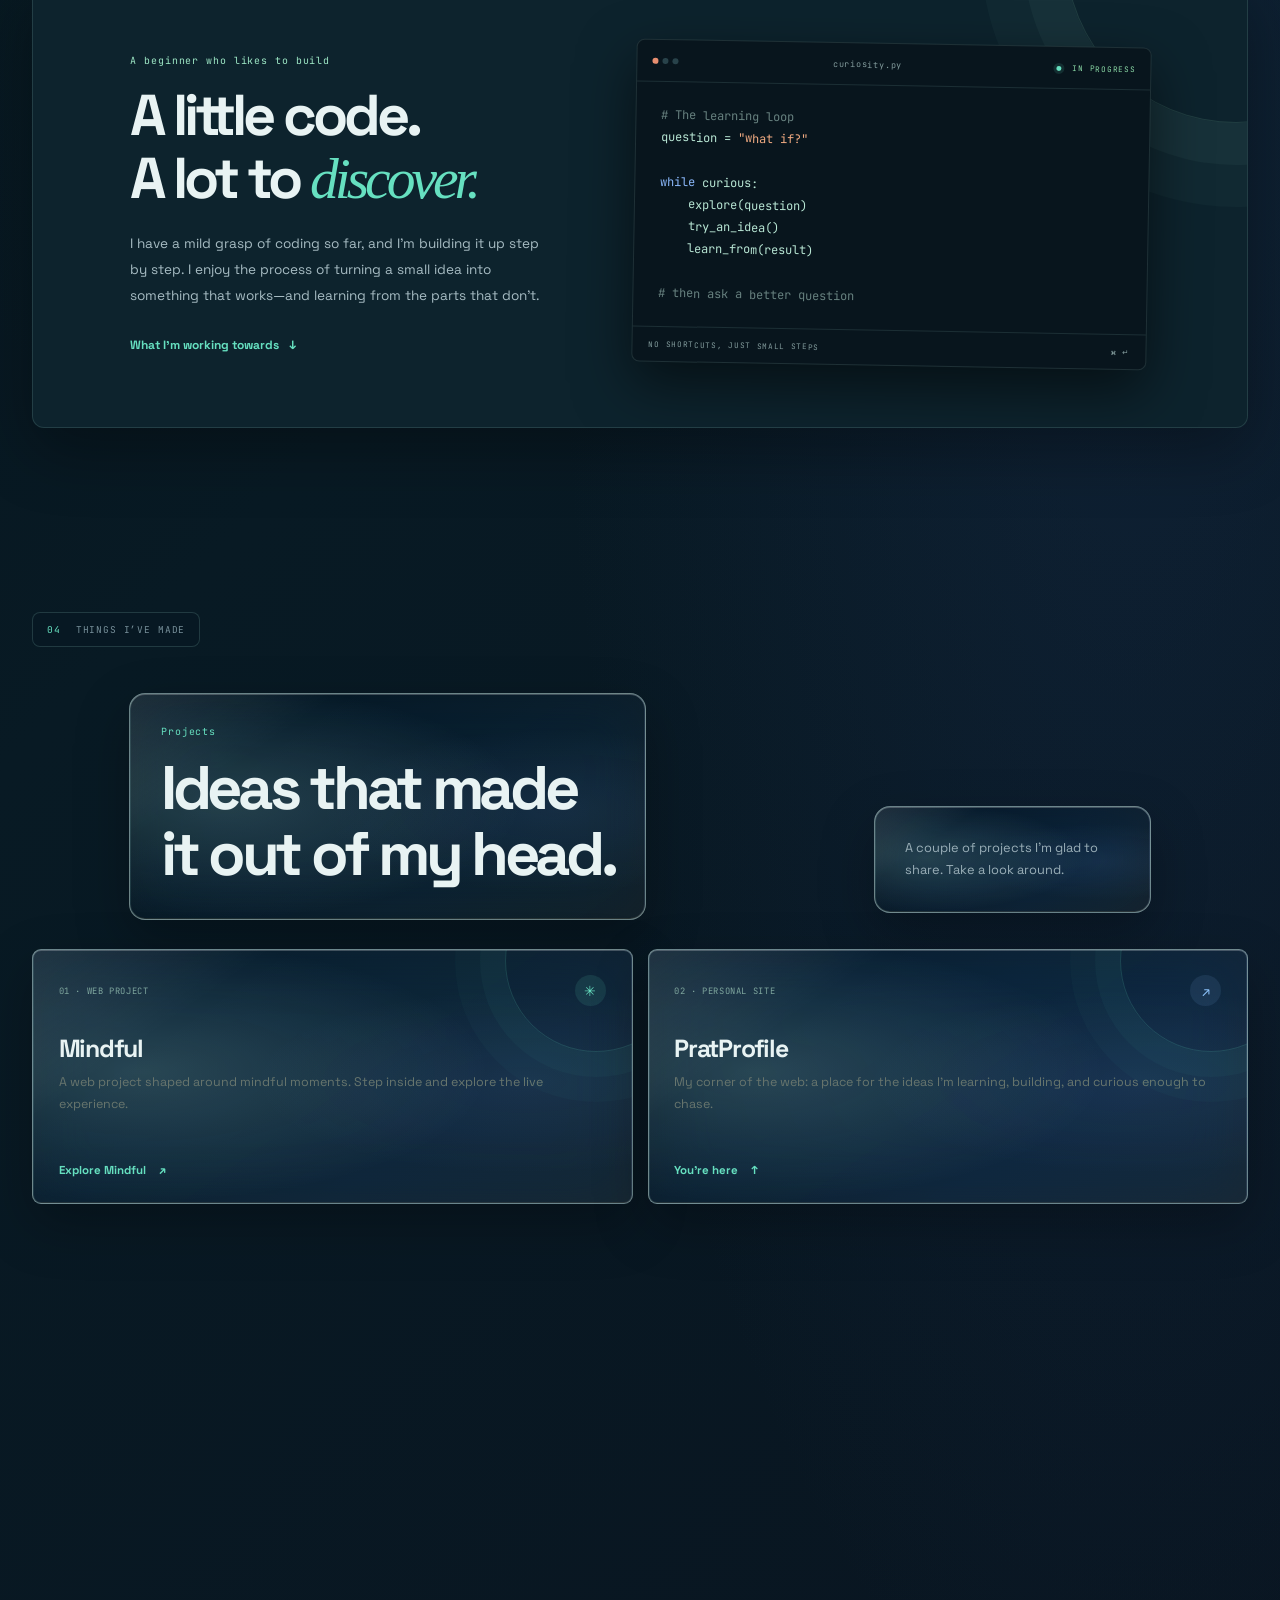
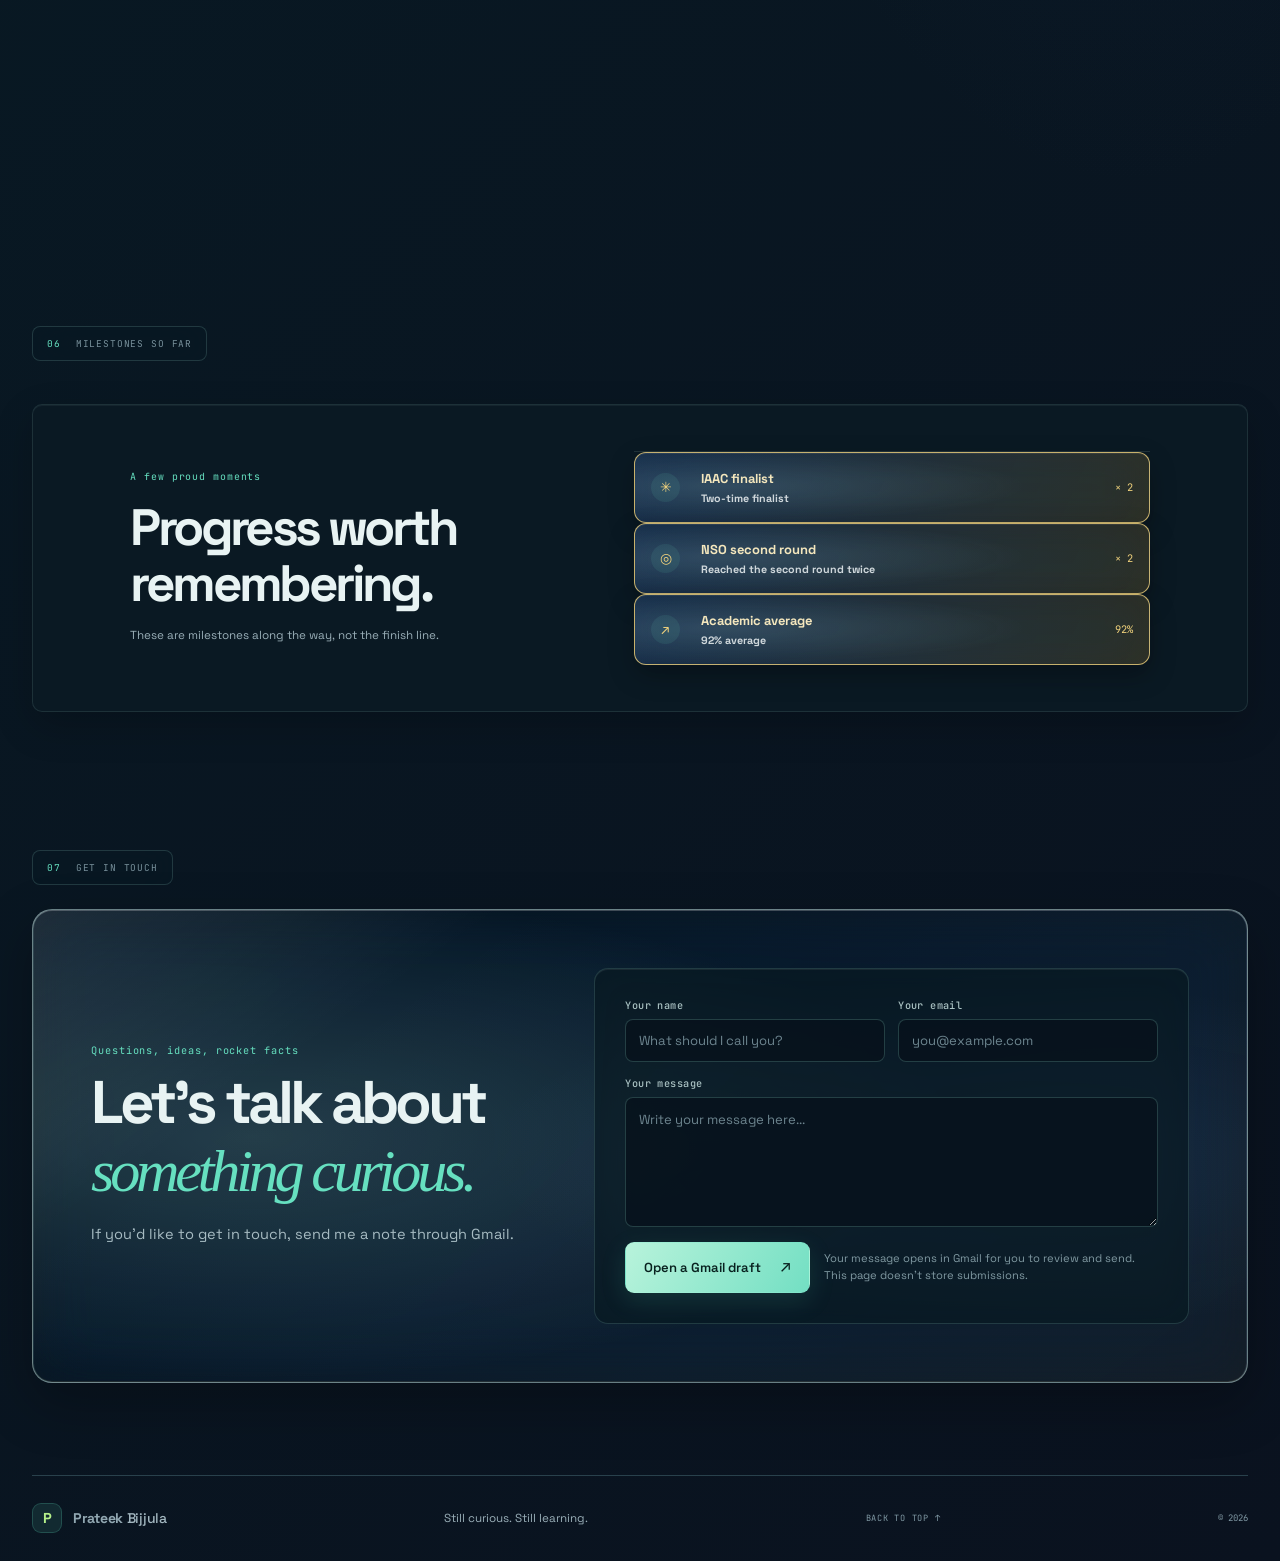
==== commit eb054805: "Subject card completeion along with changing design to liquid glass and finally movement refinements" ====
--- a/index.html
+++ b/index.html
@@ -68,10 +68,10 @@
         <div class="section-index"><span>02</span><span>THINGS THAT SPARK IDEAS</span></div>
         <div class="section-heading-row"><div><p class="eyebrow">My curiosity map</p><h2 id="curiosity-title">A few rabbit holes<br />I’m happy to fall into.</h2></div><p class="section-aside">Different subjects, same feeling: there’s something interesting to uncover.</p></div>
         <div class="interest-grid">
-          <a class="interest-card interest-math" href="subjects/maths.html"><span class="card-number">01 / THINK</span><div class="interest-illustration math-illustration" aria-hidden="true"><span>∑</span><i></i><b>△</b></div><h3>Maths</h3><p>Patterns, puzzles, and the satisfying moment when a tricky idea clicks.</p><span class="card-arrow">↗</span></a>
-          <a class="interest-card interest-physics" href="subjects/physics.html"><span class="card-number">02 / QUESTION</span><div class="interest-illustration physics-illustration" aria-hidden="true"><span>↗</span><i></i><b>F = ma</b></div><h3>Physics</h3><p>The rules behind motion, energy, forces, and all the surprising things around us.</p><span class="card-arrow">↗</span></a>
-          <a class="interest-card interest-chemistry" href="subjects/chemistry.html"><span class="card-number">03 / TRANSFORM</span><div class="interest-illustration chemistry-illustration" aria-hidden="true"><span>✳</span><i></i><b>H₂O</b></div><h3>Chemistry</h3><p>A closer look at what things are made of—and how they change.</p><span class="card-arrow">↗</span></a>
-          <a class="interest-card interest-flight" href="subjects/rockets-aircraft.html"><span class="card-number">04 / TAKE OFF</span><div class="interest-illustration flight-illustration" aria-hidden="true"><span>✦</span><i></i><b>ALT · 35,000 FT</b></div><h3>Rockets &amp; aircraft</h3><p>Flight, propulsion, and the clever engineering that helps machines leave the ground.</p><span class="card-arrow">↗</span></a>
+          <a class="interest-card interest-math" href="subjects/maths.html"><span class="card-number">01 / THINK</span><div class="interest-illustration math-illustration" aria-hidden="true"><span>∑</span><i></i><b>△</b></div><h3>Maths</h3><p>I chase the patterns hidden in numbers, shapes, and graphs—and love the click when a problem finally opens up.</p><span class="card-arrow">↗</span></a>
+          <a class="interest-card interest-physics" href="subjects/physics.html"><span class="card-number">02 / QUESTION</span><div class="interest-illustration physics-illustration" aria-hidden="true"><span>↗</span><i></i><b>F = ma</b></div><h3>Physics</h3><p>Small equations, enormous ideas: I’m curious about the rules that explain motion, energy, and our universe.</p><span class="card-arrow">↗</span></a>
+          <a class="interest-card interest-chemistry" href="subjects/chemistry.html"><span class="card-number">03 / TRANSFORM</span><div class="interest-illustration chemistry-illustration" aria-hidden="true"><span>✳</span><i></i><b>H₂O</b></div><h3>Chemistry</h3><p>From invisible atoms to the materials we use, I like finding out what things are made of—and what they can become.</p><span class="card-arrow">↗</span></a>
+          <a class="interest-card interest-flight" href="subjects/rockets-aircraft.html"><span class="card-number">04 / TAKE OFF</span><div class="interest-illustration flight-illustration" aria-hidden="true"><span>✦</span><i></i><b>ALT · 35,000 FT</b></div><h3>Rockets &amp; aircraft</h3><p>Lift, thrust, and bold engineering: I’m fascinated by what carries a machine from the runway—or beyond our atmosphere.</p><span class="card-arrow">↗</span></a>
         </div>
         <div class="graph-showcase" id="graphs">
           <div class="graph-showcase-heading"><div><p class="eyebrow">Visual notes</p><h3>Equations become pictures.</h3></div><p>Two very different ways to explore patterns in physics and maths.</p></div>
@@ -105,8 +105,8 @@
         <div class="section-index"><span>04</span><span>THINGS I’VE MADE</span></div>
         <div class="section-heading-row project-heading"><div><p class="eyebrow">Projects</p><h2 id="projects-title">Ideas that made<br />it out of my head.</h2></div><p class="section-aside">A couple of projects I’m glad to share. Take a look around.</p></div>
         <div class="project-grid">
-          <article class="project-card mindful-project"><div class="project-card-top"><span class="project-chip">01 · WEB PROJECT</span><span class="project-symbol">✳</span></div><div><h3>Mindful</h3><p>A project called Mindful. Visit the live site to explore it.</p></div><a class="project-link" href="https://mindful.ashwinchoudhury.me/" target="_blank" rel="noopener noreferrer">Explore Mindful <span>↗</span></a></article>
-          <article class="project-card site-project"><div class="project-card-top"><span class="project-chip">02 · PERSONAL SITE</span><span class="project-symbol">↗</span></div><div><h3>About Prateek</h3><p>This website is my personal introduction—sharing what I’m learning and the subjects I’m curious about.</p></div><a class="project-link" href="#home">You’re here <span>↑</span></a></article>
+          <article class="project-card mindful-project"><div class="project-card-top"><span class="project-chip">01 · WEB PROJECT</span><span class="project-symbol">✳</span></div><div><h3>Mindful</h3><p>A web project shaped around mindful moments. Step inside and explore the live experience.</p></div><a class="project-link" href="https://mindful.ashwinchoudhury.me/" target="_blank" rel="noopener noreferrer">Explore Mindful <span>↗</span></a></article>
+          <article class="project-card site-project"><div class="project-card-top"><span class="project-chip">02 · PERSONAL SITE</span><span class="project-symbol">↗</span></div><div><h3>PratProfile</h3><p>My corner of the web: a place for the ideas I’m learning, building, and curious enough to chase.</p></div><a class="project-link" href="#home">You’re here <span>↑</span></a></article>
         </div>
       </section>
 
--- a/theme.css
+++ b/theme.css
@@ -190,6 +190,108 @@
 .subject-transition-title { color: #e8f3f3; font: 700 clamp(2.5rem, 8vw, 6rem)/1 var(--display); letter-spacing: -.07em; }
 @media (max-width: 600px) { .subject-page { width: min(100% - 32px, 1040px); padding-top: 38px; } .subject-hero, .subject-section { border-radius: 15px; } .subject-page-footer { align-items: flex-start; flex-direction: column; } }
 
+/* Fluid glass atmosphere: moving specular light over clear, readable surfaces. */
+:root { --glass-light-x: 22%; --glass-light-y: 18%; --glass-drift-x: 0px; --glass-drift-y: 0px; scroll-padding-top: 104px; }
+body::before {
+  content: "";
+  position: fixed;
+  z-index: 0;
+  inset: -18%;
+  pointer-events: none;
+  opacity: .72;
+  background:
+    radial-gradient(ellipse at 22% 28%, #63dfc42c, transparent 30%),
+    radial-gradient(ellipse at 76% 42%, #638fff2b, transparent 29%),
+    radial-gradient(ellipse at 54% 83%, #edc77716, transparent 27%);
+  filter: blur(42px) saturate(135%);
+  transform: translate3d(var(--glass-drift-x), var(--glass-drift-y), 0);
+  transition: transform 1.1s cubic-bezier(.2,.7,.25,1);
+  will-change: transform;
+}
+.topbar {
+  position: sticky;
+  top: 12px;
+  z-index: 100;
+  width: min(1320px, calc(100% - 48px));
+  height: 66px;
+  padding: 0 clamp(16px, 2.4vw, 30px);
+  margin: 12px auto 0;
+  border: 1px solid #d8f7f044;
+  border-radius: 999px;
+  background: linear-gradient(120deg, #0b1d2a9c, #11263382 45%, #19283b91);
+  box-shadow: 0 12px 40px #0005, inset 0 1px 0 #ffffff30, inset 0 -1px 0 #b5e9ff0d;
+  -webkit-backdrop-filter: blur(30px) saturate(180%);
+  backdrop-filter: blur(30px) saturate(180%);
+}
+.nav a { padding: 9px 11px; border: 1px solid transparent; border-radius: 999px; transition: color .22s ease, background .22s ease, border-color .22s ease, box-shadow .22s ease; }
+.nav a:hover { color: #e7fff8; background: #c5f6ed17; border-color: #dbfff329; box-shadow: inset 0 1px 0 #ffffff22, 0 3px 12px #050b1266; }
+.interest-card, .project-card, .hero-copy, .about-copy, .section-heading-row > div:first-child, .section-heading-row .section-aside, .step > div, .contact-card, .subject-hero, .subject-section {
+  background-image:
+    radial-gradient(ellipse 82% 72% at var(--glass-light-x) var(--glass-light-y), #b5f7ef18, transparent 64%),
+    linear-gradient(145deg, #ffffff0c, transparent 27%, #a9ceff06 68%, #ffd98b07);
+  border-color: #d7f4f04a;
+  box-shadow: inset 0 1px 0 #ffffff20, inset 0 -1px 0 #c6eff011, 0 18px 50px #0004;
+  -webkit-backdrop-filter: blur(24px) saturate(155%);
+  backdrop-filter: blur(24px) saturate(155%);
+}
+.interest-card, .project-card, .subject-hero, .subject-section, .highlight-item, .subject-section ol li, .graph-card {
+  background-image:
+    radial-gradient(ellipse 82% 72% at var(--glass-light-x) var(--glass-light-y), #b5f7ef18, transparent 64%),
+    linear-gradient(145deg, #ffffff0c, transparent 27%, #a9ceff06 68%, #ffd98b07);
+}
+.highlight-item, .subject-section ol li {
+  background-image:
+    radial-gradient(ellipse 82% 72% at var(--glass-light-x) var(--glass-light-y), #c5f4ff16, transparent 64%),
+    linear-gradient(115deg, #1b3556e8, #554829a6);
+  -webkit-backdrop-filter: blur(18px) saturate(145%);
+  backdrop-filter: blur(18px) saturate(145%);
+}
+.interest-card { border-color: #d7f4f052; }
+.interest-card:hover { border-color: #d6fff0b0; box-shadow: inset 0 1px 0 #ffffff55, 0 24px 58px #0007, 0 0 30px #8de9dd12; }
+.project-card:hover { border-color: #d6fff07a; }
+.hero-copy, .about-copy, .section-heading-row > div:first-child, .section-heading-row .section-aside, .step > div, .contact-card, .subject-hero, .subject-section { background-color: #091923b3; }
+.subject-section { background-color: #0b1d29b8; }
+.subject-hero { background-color: #0c202dbd; }
+.subject-symbol-mark, .subject-equation { background-image: radial-gradient(ellipse at var(--glass-light-x) var(--glass-light-y), #b5f7ef24, transparent 70%), linear-gradient(145deg, #ffffff0b, transparent 62%); backdrop-filter: blur(18px) saturate(160%); }
+.button-primary {
+  border: 1px solid #effff2d9;
+  background: linear-gradient(145deg, #e2fff4, #b3ebdf 52%, #c4d9ef);
+  box-shadow: inset 0 1px 0 #ffffff, inset 0 -1px 0 #5fae9a66, 0 10px 28px #68dfc044;
+  transition: transform .25s ease, box-shadow .25s ease, filter .25s ease;
+}
+.button-primary:hover { filter: brightness(1.06); transform: translateY(-2px); }
+.subject-back { padding: 12px 18px; border: 1px solid #d7f4f04a; border-radius: 999px; background: #0b1d2a8c; box-shadow: inset 0 1px 0 #ffffff22, 0 10px 30px #0003; -webkit-backdrop-filter: blur(22px) saturate(160%); backdrop-filter: blur(22px) saturate(160%); }
+.subject-back:hover { color: #d6fff5; border-color: #d6fff099; }
+.equation-wall:after {
+  background:
+    radial-gradient(ellipse 50% 44% at var(--glass-light-x) var(--glass-light-y), #a2f0df0c, transparent 72%),
+    linear-gradient(115deg, #ffffff04, transparent 34%, #64ddc00c 52%, transparent 72%, #809cff08);
+}
+@media (max-width: 760px) {
+  .topbar { width: calc(100% - 24px); height: auto; min-height: 58px; top: 6px; margin-top: 6px; padding: 8px 14px; border-radius: 22px; }
+  .topbar .nav { gap: 4px; }
+  .nav a { padding: 8px; }
+}
+@media (prefers-reduced-motion: reduce) {
+  body::before { transition: none; }
+  .interest-card, .project-card, .button-primary { transition: none; }
+}
+.section { scroll-margin-block: 96px; }
+.section-arrival { position: relative; border-radius: 26px; outline: 1px solid #b8eaff70; outline-offset: -3px; box-shadow: 0 0 0 1px #e0cc8c22, 0 0 46px #79d8ff25; animation: section-arrive-glow 2.1s ease-out both; }
+@keyframes section-arrive-glow {
+  0% { outline-color: #e5d089dd; box-shadow: 0 0 0 2px #e5d08940, 0 0 64px #8cdfff55; }
+  35% { outline-color: #b8eaffcc; box-shadow: 0 0 0 1px #e5d08930, 0 0 44px #8cdfff38; }
+  100% { outline-color: #b8eaff32; box-shadow: 0 0 0 1px #e0cc8c10, 0 0 0 #8cdfff00; }
+}
+@media (prefers-reduced-motion: reduce) { .section-arrival { animation: none; outline-color: #b8eaff75; box-shadow: 0 0 20px #8cdfff2a; } }
+.heading-arrival { animation: heading-arrival-glow 2.1s ease-out both; border-radius: .18em; }
+@keyframes heading-arrival-glow {
+  0% { text-shadow: 0 0 0 #e5d08900; filter: brightness(1); }
+  32% { text-shadow: 0 0 28px #9fe9ff85, 0 0 52px #e5d08950; filter: brightness(1.22); }
+  100% { text-shadow: 0 0 0 #e5d08900; filter: brightness(1); }
+}
+@media (prefers-reduced-motion: reduce) { .heading-arrival { animation: none; text-shadow: 0 0 20px #9fe9ff60; } }
+
 .hero-copy,
 .about-layout > div:first-child,
 .about-copy,
@@ -438,3 +540,62 @@
   .graph-art { padding: 12px 10px 2px; }
   .graph-card figcaption { padding: 15px 17px 18px; }
 }
+
+/* Keep the glass highlights above all layout overrides and let them flow with scroll. */
+.interest-card, .project-card, .hero-copy, .about-copy, .section-heading-row > div:first-child, .section-heading-row .section-aside, .step > div, .contact-card, .subject-hero, .subject-section {
+  background-image:
+    radial-gradient(ellipse 82% 72% at var(--glass-light-x) var(--glass-light-y), #b5f7ef18, transparent 64%),
+    linear-gradient(145deg, #ffffff0c, transparent 27%, #a9ceff06 68%, #ffd98b07) !important;
+  border-color: #d7f4f04a;
+  -webkit-backdrop-filter: blur(24px) saturate(155%);
+  backdrop-filter: blur(24px) saturate(155%);
+}
+.topbar { background-image: radial-gradient(ellipse 74% 120% at var(--glass-light-x) var(--glass-light-y), #b5f7ef1b, transparent 70%), linear-gradient(120deg, #0b1d2a9c, #11263382 45%, #19283b91); }
+.nav { background-color: transparent; }
+.equation-wall:after { background-image: radial-gradient(ellipse 50% 44% at var(--glass-light-x) var(--glass-light-y), #a2f0df0c, transparent 72%), linear-gradient(115deg, #ffffff04, transparent 34%, #64ddc00c 52%, transparent 72%, #809cff08); }
+@media (max-width: 760px) {
+  .nav { background: #0b1c25d9; border: 1px solid #d7f4f044; border-radius: 16px; -webkit-backdrop-filter: blur(28px) saturate(175%); backdrop-filter: blur(28px) saturate(175%); }
+}
+@media (max-width: 640px) { :root { scroll-padding-top: 96px; } }
+
+/* A clearer, more lens-like glass pass. */
+.topbar {
+  background-image: radial-gradient(ellipse 74% 130% at var(--glass-light-x) var(--glass-light-y), #b5f7ef2a, transparent 70%), linear-gradient(120deg, #0b1d2a72, #11263361 45%, #19283b6e);
+  border-color: #e3fffa63;
+  box-shadow: 0 14px 44px #0004, inset 0 1px 0 #ffffff55, inset 0 -1px 0 #b5e9ff25;
+  -webkit-backdrop-filter: blur(34px) saturate(195%) brightness(1.08);
+  backdrop-filter: blur(34px) saturate(195%) brightness(1.08);
+}
+.interest-card, .project-card, .hero-copy, .about-copy, .section-heading-row > div:first-child, .section-heading-row .section-aside, .step > div, .contact-card, .subject-hero, .subject-section {
+  border-color: #d7f7f077;
+  box-shadow: inset 0 1px 0 #ffffff3a, inset 1px 0 0 #a9fff21c, inset -1px 0 0 #abc5ff20, inset 0 -1px 0 #ffd98718, 0 20px 54px #0004;
+  -webkit-backdrop-filter: blur(30px) saturate(185%) brightness(1.06);
+  backdrop-filter: blur(30px) saturate(185%) brightness(1.06);
+}
+.interest-card, .project-card { background-color: #10263782; }
+.hero-copy, .about-copy, .section-heading-row > div:first-child, .section-heading-row .section-aside, .step > div, .contact-card { background-color: #09192378; }
+.subject-hero { background-color: #0c202d82; }
+.subject-section { background-color: #0b1d2978; }
+.interest-card, .project-card, .hero-copy, .about-copy, .section-heading-row > div:first-child, .section-heading-row .section-aside, .step > div, .contact-card, .subject-hero, .subject-section {
+  background-image:
+    radial-gradient(ellipse 88% 78% at var(--glass-light-x) var(--glass-light-y), #c5fff02a, transparent 66%),
+    radial-gradient(ellipse 64% 52% at calc(100% - var(--glass-light-x)) calc(100% - var(--glass-light-y)), #83aaff16, transparent 70%),
+    linear-gradient(145deg, #ffffff17, transparent 25%, #a9ceff0a 68%, #ffd98b0c) !important;
+}
+.highlight-item, .subject-section ol li {
+  border-color: #f0d27dcc;
+  background-image:
+    radial-gradient(ellipse 88% 78% at var(--glass-light-x) var(--glass-light-y), #c5f4ff24, transparent 66%),
+    linear-gradient(115deg, #1b3556c9, #5548297d);
+  -webkit-backdrop-filter: blur(24px) saturate(175%) brightness(1.06);
+  backdrop-filter: blur(24px) saturate(175%) brightness(1.06);
+}
+.subject-symbol-mark, .subject-equation, .subject-back {
+  border-color: #ddfff478;
+  box-shadow: inset 0 1px 0 #ffffff62, inset 1px 0 0 #b6fff32a, inset -1px 0 0 #abc5ff29, 0 14px 36px #0004;
+  -webkit-backdrop-filter: blur(26px) saturate(190%);
+  backdrop-filter: blur(26px) saturate(190%);
+}
+@media (prefers-reduced-transparency: reduce) {
+  .topbar, .interest-card, .project-card, .hero-copy, .about-copy, .section-heading-row > div:first-child, .section-heading-row .section-aside, .step > div, .contact-card, .subject-hero, .subject-section, .highlight-item, .subject-section ol li { -webkit-backdrop-filter: blur(10px); backdrop-filter: blur(10px); }
+}
